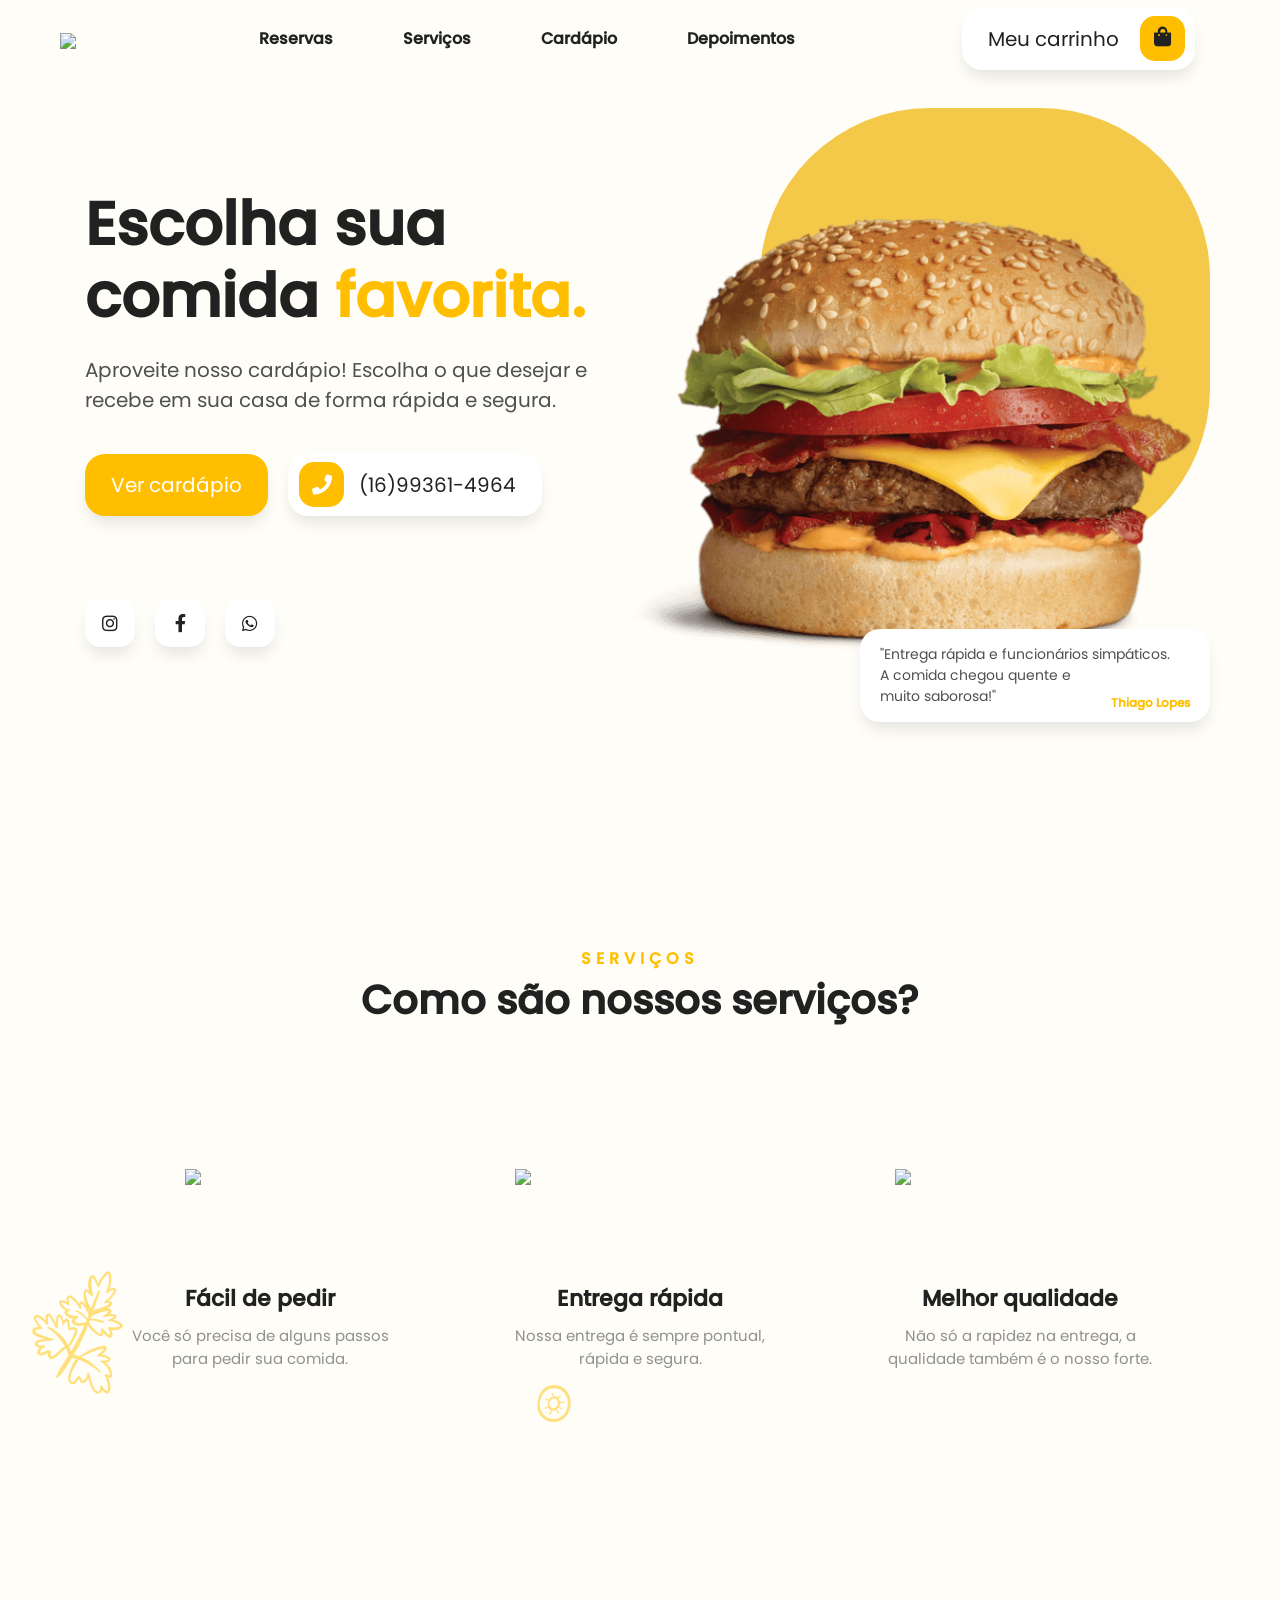
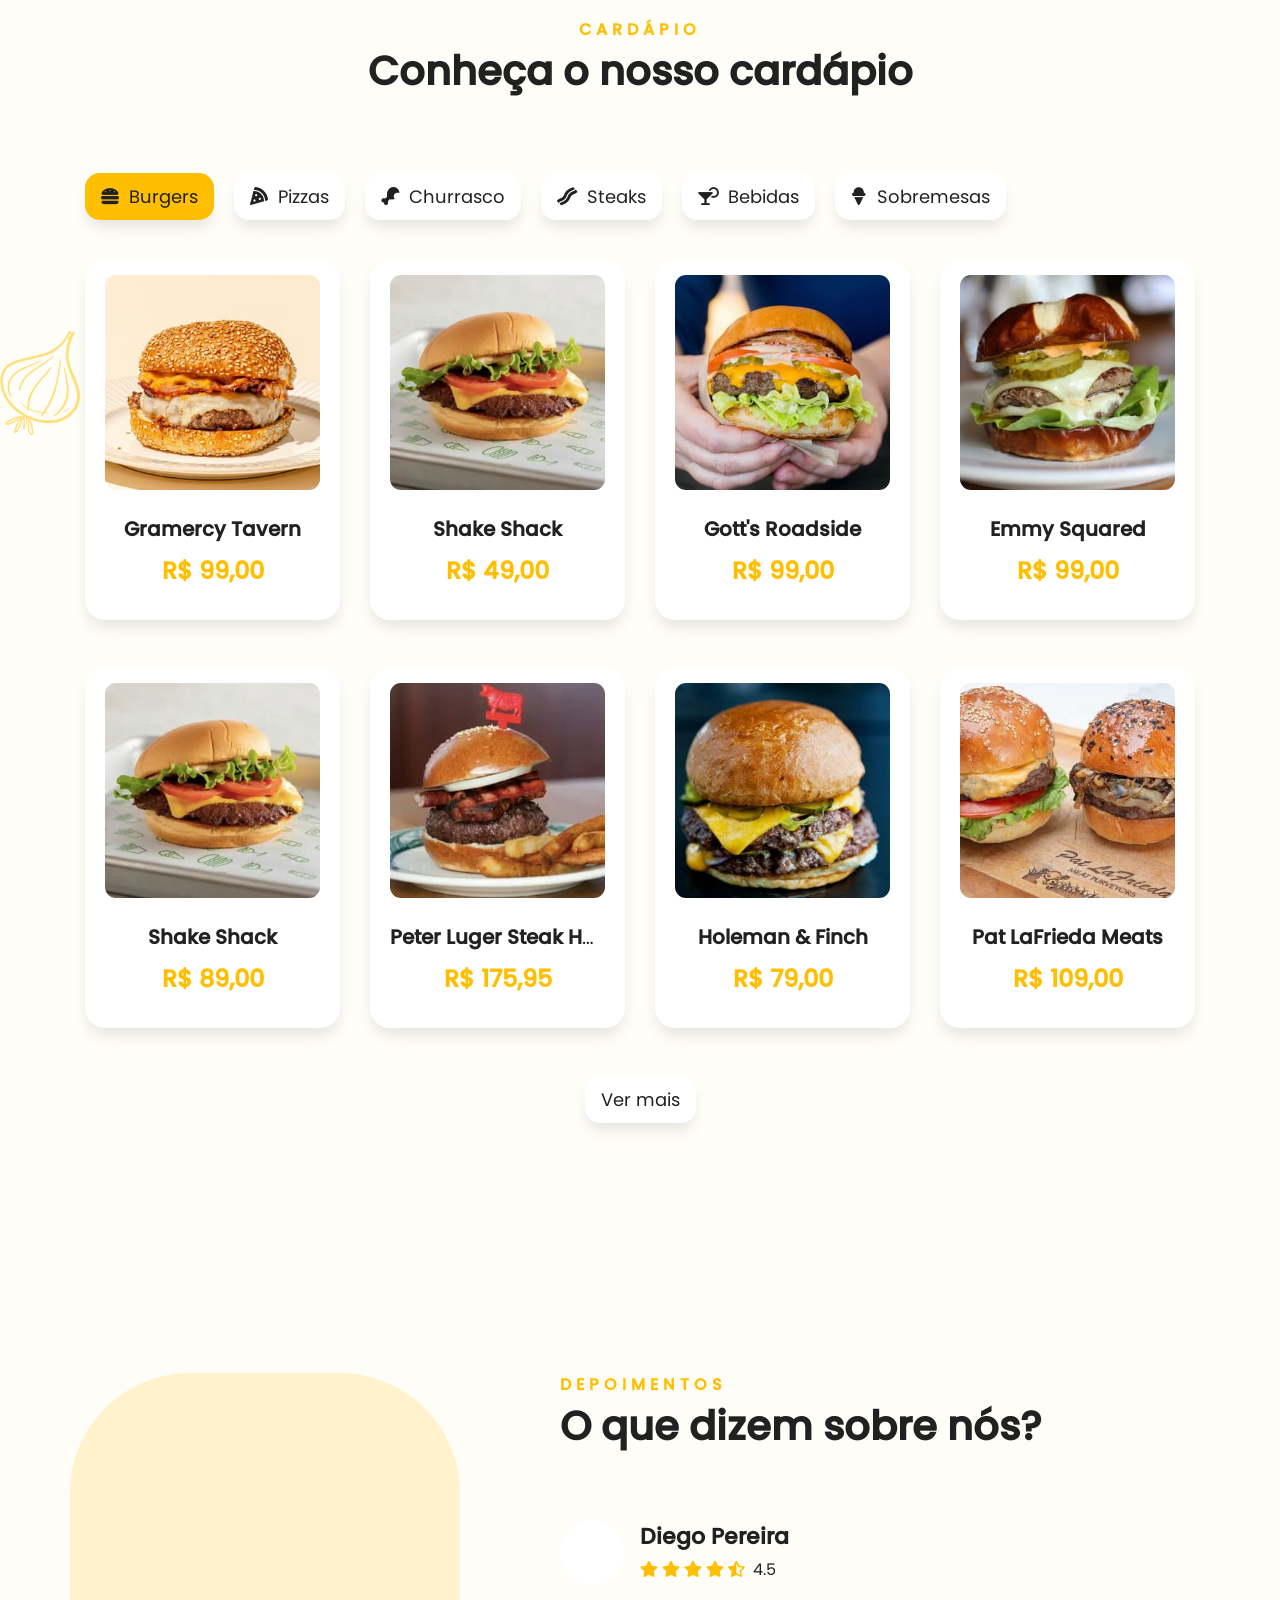
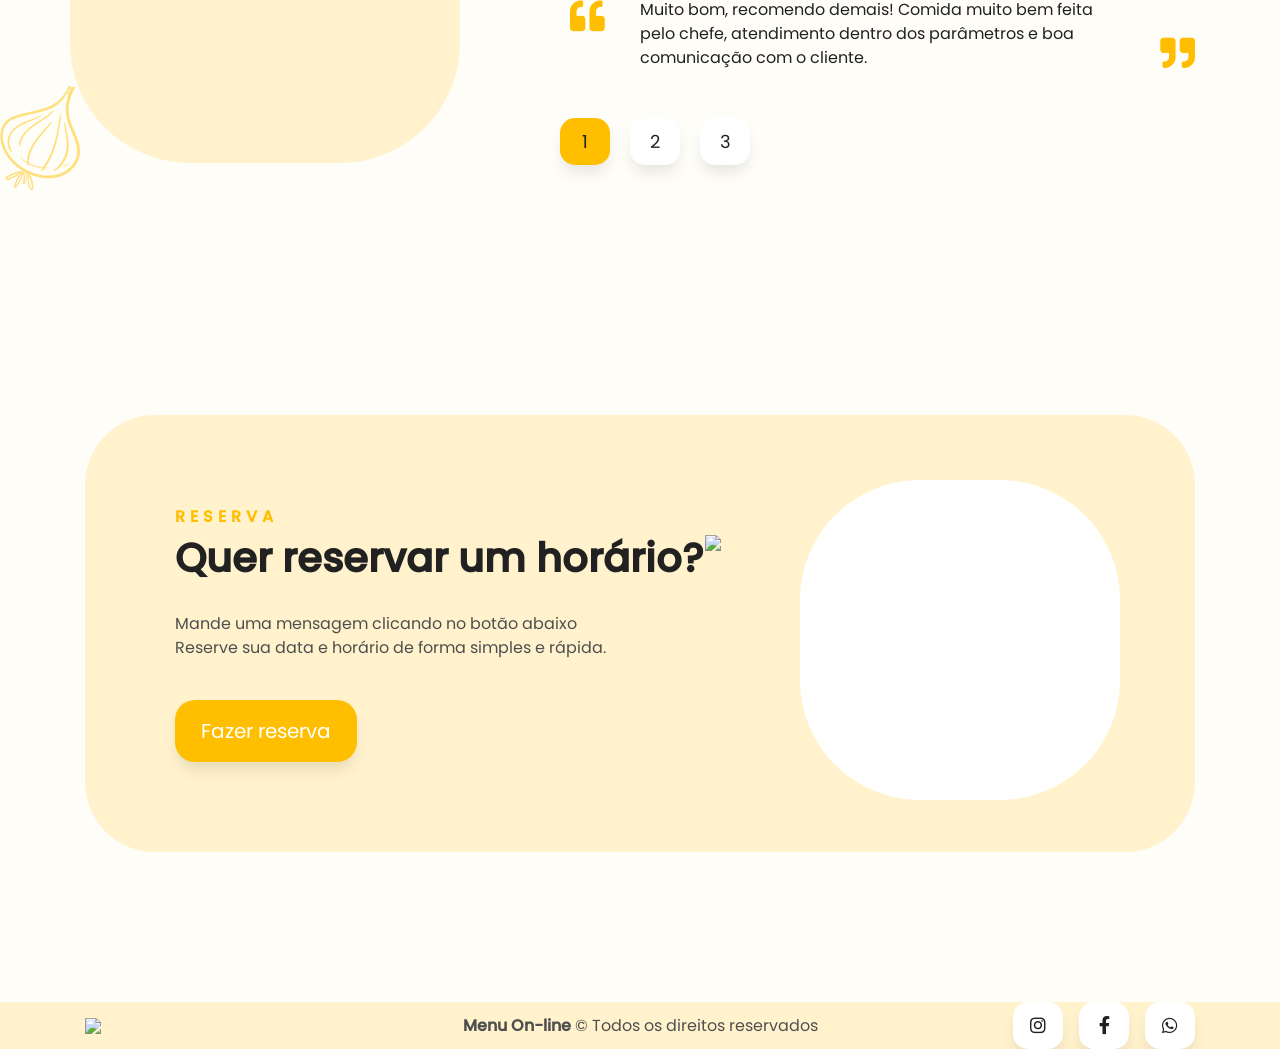
==== index.html @ dc44a5b5 "Add files via upload" ====
<!DOCTYPE html>
<html>

    <head>
        <meta charset="UTF-8" />
        <meta http-equiv="X-UA-Compatible" content="IE=edge" />
        <meta name="viewport" content="width=device-width, initial-scale=1.0" />
        <title>Restaurante - Seja bem-vindo!</title>

        <link rel="stylesheet" href="./css/bootstrap.min.css" />
        <link rel="stylesheet" href="./css/fontawesome.css" />
        <link rel="stylesheet" href="./css/animate.css" />
        <link rel="stylesheet" href="./css/main.css" />
        <link rel="stylesheet" href="./css/responsivo.css" />

    </head>

    <body>

        <div class="container-mensagens" id="container-mensagens">

        </div>

        <a class="botao-carrinho animated bounceIn hidden" onclick="cardapio.metodos.abrirCarrinho(true)">
            <div class="badge-total-carrinho">0</div>
            <i class="fa fa-shopping-bag"></i>
        </a>

        <section class="header">
            <div class="container">
                <nav class="navbar navbar-expand-lg pl-0 pr-0 col-one">
                    <a class="navbar-brand wow fadeIn" href="#">
                        <img src="./img/logo.png" width="160" class="img-logo" />
                    </a>
                    <button class="navbar-toggler" type="button" data-toggle="collapse" data-target="#navbarNavDropdown">
                        <span class="navbar-toggler-icon">
                            <i class="fas fa-bars"></i>
                        </span>
                    </button>
                    <div class="collapse navbar-collapse" id="navbarNavDropdown">
                        <ul class="navbar-nav ml-auto mr-auto wow fadeIn">
                            <li class="nav-item">
                                <a href="#reservas" class="nav-link"><b>Reservas</b></a>
                            </li>
                            <li class="nav-item">
                                <a href="#servicos" class="nav-link"><b>Serviços</b></a>
                            </li>
                            <li class="nav-item">
                                <a href="#cardapio" class="nav-link"><b>Cardápio</b></a>
                            </li>
                            <li class="nav-item">
                                <a href="#depoimentos" class="nav-link"><b>Depoimentos</b></a>
                            </li>
                        </ul>
                        <a class="btn btn-white btn-icon wow fadeIn" onclick="cardapio.metodos.abrirCarrinho(true)">
                            Meu carrinho <span class="icon">
                                <div class="container-total-carrinho badge-total-carrinho hidden">0</div>
                                <i class="fa fa-shopping-bag"></i>
                            </span>
                        </a>
                    </div>
                </nav>
            </div>
        </section>

        <section class="banner">
            <div class="container">
                <div class="row">
                    <div class="col-12 col-lg-6 col-md-6 col-sm-12 col-one">
                        <div class="d-flex text-banner">
                            <h1 class="wow fadeInLeft"><b>Escolha sua comida <b class="color-primary">favorita.</b></b></h1>
                            <p class="wow fadeInLeft delay-02s">
                                Aproveite nosso cardápio! Escolha o que desejar e recebe em sua casa de forma rápida e segura.
                            </p>
                            <div class="wow fadeIn delay-05s">
                                <a href="#cardapio" class="btn btn-yellow mt-4 mr-3">
                                    Ver cardápio
                                </a>
                                <a href="#" class="btn btn-white btn-icon-left mt-4" id="btnLigar">
                                    <span class="icon-left">
                                        <i class="fa fa-phone"></i>
                                    </span>
                                     (16)99361-4964
                                </a>
                            </div>
                        </div>
                        <a href="https://www.instagram.com/" target="_blank" class="btn btn-sm btn-white btn-social mt-4 mr-3 wow fadeIn delay-05s">
                            <i class="fab fa-instagram"></i>
                        </a>
                        <a href="https://www.facebook.com/" target="_blank" class="btn btn-sm btn-white btn-social mt-4 mr-3 wow fadeIn delay-05s">
                            <i class="fab fa-facebook-f"></i>
                        </a>
                        <a class="btn btn-sm btn-white btn-social mt-4 wow fadeIn delay-05s">
                            <i class="fab fa-whatsapp"></i>
                        </a>
                    </div>

                    <div class="col-6 no-mobile">
                        <div class="card-banner wow fadeIn delay-02s"></div>
                        <div class="d-flex img-banner wow fadeIn delay-05s">
                            <img src="./img/burguer.png" />
                        </div>
                        <div class="card card-case wow fadeInRight delay-07s">
                            "Entrega rápida e funcionários simpáticos.
                            <br>A comida chegou quente e <br>
                            muito saborosa!"
                            <span class="card-case-name">
                                <b>Thiago Lopes</b>
                            </span>
                        </div>
                    </div>
                </div>
            </div>
        </section>

        <section class="servicos" id="servicos">

            <div class="background-servicos"></div>

            <div class="container">
                <div class="row">

                    <div class="col-12 col-one text-center mb-5 wow fadeIn">
                        <span class="hint-title"><b>Serviços</b></span>
                        <h1 class="title">
                            <b>Como são nossos serviços?</b>
                        </h1>
                    </div>

                    <div class="col-12 col-lg-4 col-md-4 col-sm-12 col-one mb-5 wow fadeInUp">
                        <div class="card-icon text-center">
                            <img src="./img/icone-pedido.svg" width="150" />
                        </div>
                        <div class="card-text text-center mt-3">
                            <p><b>Fácil de pedir</b></p>
                            <span>
                                Você só precisa de alguns passos para pedir sua comida.
                            </span>
                        </div>
                    </div>

                    <div class="col-12 col-lg-4 col-md-4 col-sm-12 col-one mb-5 wow fadeInUp">
                        <div class="card-icon text-center">
                            <img src="./img/icone-delivery.svg" width="250" />
                        </div>
                        <div class="card-text text-center mt-3">
                            <p><b>Entrega rápida</b></p>
                            <span>
                                Nossa entrega é sempre pontual, rápida e segura.
                            </span>
                        </div>
                    </div>

                    <div class="col-12 col-lg-4 col-md-4 col-sm-12 col-one mb-5 wow fadeInUp">
                        <div class="card-icon text-center">
                            <img src="./img/icone-qualidade.svg" width="250" />
                        </div>
                        <div class="card-text text-center mt-3">
                            <p><b>Melhor qualidade</b></p>
                            <span>
                                Não só a rapidez na entrega, a qualidade também é o nosso forte.
                            </span>
                        </div>
                    </div>

                </div>
            </div>
        </section>

        <section class="cardapio" id="cardapio">

            <div class="background-cardapio"></div>

            <div class="container">
                <div class="row">

                    <div class="col-12 col-one text-center mb-5 wow fadeIn">
                        <span class="hint-title"><b>Cardápio</b></span>
                        <h1 class="title">
                            <b>Conheça o nosso cardápio</b>
                        </h1>
                    </div>

                    <div class="col-12 col-one container-menu wow fadeInUp">
                        <a id="menu-burgers" class="btn btn-white btn-sm mr-3 active" onclick="cardapio.metodos.obterItensCardapio('burgers')">
                            <i class="fas fa-hamburger"></i>&nbsp; Burgers
                        </a>
                        <a id="menu-pizzas" class="btn btn-white btn-sm mr-3" onclick="cardapio.metodos.obterItensCardapio('pizzas')">
                            <i class="fas fa-pizza-slice"></i>&nbsp; Pizzas
                        </a>
                        <a id="menu-churrasco" class="btn btn-white btn-sm mr-3" onclick="cardapio.metodos.obterItensCardapio('churrasco')">
                            <i class="fas fa-drumstick-bite"></i>&nbsp; Churrasco
                        </a>
                        <a id="menu-steaks" class="btn btn-white btn-sm mr-3" onclick="cardapio.metodos.obterItensCardapio('steaks')">
                            <i class="fas fa-bacon"></i>&nbsp; Steaks
                        </a>
                        <a id="menu-bebidas" class="btn btn-white btn-sm mr-3" onclick="cardapio.metodos.obterItensCardapio('bebidas')">
                            <i class="fas fa-cocktail"></i>&nbsp; Bebidas
                        </a>
                        <a id="menu-sobremesas" class="btn btn-white btn-sm mr-3" onclick="cardapio.metodos.obterItensCardapio('sobremesas')">
                            <i class="fas fa-ice-cream"></i>&nbsp; Sobremesas
                        </a>
                    </div>

                    <div class="col-12 col-one">
                        <div class="row" id="itensCardapio">

                            

                        </div>
                    </div>
                
                    <div class="col-12 col-one text-center wow fadeInUp">
                        <a id="btnVerMais" class="btn btn-white btn-sm" onclick="cardapio.metodos.verMais()">
                            Ver mais
                        </a>
                    </div>

                </div>
            </div>
        </section>

        <section class="depoimentos" id="depoimentos">

            <div class="background-depoimentos"></div>

            <div class="container">
                <div class="row">

                    <div class="col-5 no-mobile text-center">
                        <div class="card-depoimentos wow fadeIn"></div>
                        <div class="d-flex img-banner wow fadeInLeft delay-02s">
                            <img src="./img/pizzas.png" />
                        </div>
                    </div>

                    <div class="col-12 col-lg-7 col-md-7 col-sm-12 col-one">
                        <span class="hint-title wow fadeIn"><b>Depoimentos</b></span>
                        <h1 class="title wow fadeIn">
                            <b>O que dizem sobre nós?</b>
                        </h1>
                        <div class="mb-5">

                            <div class="depoimento animated fadeIn" id="depoimento-1">
                                <div class="container-dados-depoimento">
                                    <div class="imagem-depoimento"></div>
                                    <div>
                                        <p class="nome-depoimento"><b>Diego Pereira</b></p>
                                        <p class="nota-depoimento">
                                            <i class="fas fa-star"></i>
                                            <i class="fas fa-star"></i>
                                            <i class="fas fa-star"></i>
                                            <i class="fas fa-star"></i>
                                            <i class="fas fa-star-half-alt"></i>&nbsp; <span>4.5</span>
                                        </p>
                                    </div>
                                </div>
                                <p class="texto-depoimento">
                                    <i class="fas fa-quote-left"></i>
                                    <span>
                                        Muito bom, recomendo demais! Comida muito bem feita pelo chefe, 
                                        atendimento dentro dos parâmetros e boa comunicação com o cliente.
                                    </span>
                                    <i class="fas fa-quote-right"></i>
                                </p>
                            </div>

                            <div class="depoimento animated fadeIn hidden" id="depoimento-2">
                                <div class="container-dados-depoimento">
                                    <div class="imagem-depoimento"></div>
                                    <div>
                                        <p class="nome-depoimento"><b>Ana Beatriz</b></p>
                                        <p class="nota-depoimento">
                                            <i class="fas fa-star"></i>
                                            <i class="fas fa-star"></i>
                                            <i class="fas fa-star"></i>
                                            <i class="fas fa-star"></i>
                                            <i class="fas fa-star"></i>&nbsp; <span>5.0</span>
                                        </p>
                                    </div>
                                </div>
                                <p class="texto-depoimento">
                                    <i class="fas fa-quote-left"></i>
                                    <span>
                                        Um jantar perfeito do começo ao fim. Comida, experiência, serviço...
                                        foi tão maravilhoso que fomos dois dias seguidos - fato inédito para mim em uma viagem.
                                    </span>
                                    <i class="fas fa-quote-right"></i>
                                </p>
                            </div>

                            <div class="depoimento animated fadeIn hidden" id="depoimento-3">
                                <div class="container-dados-depoimento">
                                    <div class="imagem-depoimento"></div>
                                    <div>
                                        <p class="nome-depoimento"><b>João Guilherme</b></p>
                                        <p class="nota-depoimento">
                                            <i class="fas fa-star"></i>
                                            <i class="fas fa-star"></i>
                                            <i class="fas fa-star"></i>
                                            <i class="fas fa-star"></i>
                                            <i class="far fa-star"></i>&nbsp; <span>4.0</span>
                                        </p>
                                    </div>
                                </div>
                                <p class="texto-depoimento">
                                    <i class="fas fa-quote-left"></i>
                                    <span>
                                        A comida estava excelente e o serviço gentil nos surpreendeu!
                                        Dica: reserve umas 3 horas para ter uma experiência incrível.
                                    </span>
                                    <i class="fas fa-quote-right"></i>
                                </p>
                            </div>

                        </div>
                        
                        <a id="btnDepoimento-1" class="btn btn-sm btn-white btn-social wow fadeIn mr-3 active" onclick="cardapio.metodos.abrirDepoimento(1)">1</a>
                        <a id="btnDepoimento-2" class="btn btn-sm btn-white btn-social wow fadeIn mr-3" onclick="cardapio.metodos.abrirDepoimento(2)">2</a>
                        <a id="btnDepoimento-3" class="btn btn-sm btn-white btn-social wow fadeIn" onclick="cardapio.metodos.abrirDepoimento(3)">3</a>

                    </div>

                </div>
            </div>
        </section>

        <section class="reserva" id="reservas">
            <div class="container">
                <div class="row">
                    <div class="col-12 col-one">

                        <div class="card-secondary wow fadeInUp">

                            <div class="row">

                                <div class="col-12 col-lg-7 col-md-7 col-sm-12">
                                    <span class="hint-title"><b>Reserva</b></span>
                                    <h1 class="title">
                                        <b>Quer reservar um horário?</b>
                                    </h1>
                                    <p class="pr-5">
                                        Mande uma mensagem clicando no botão abaixo
                                        <br>
                                        Reserve sua data e horário de forma simples e rápida.
                                    </p>
                                    <a class="btn btn-yellow mt-4 wow fadeIn delay-05s" href="#" id="btnReserva" target="_blank">
                                        Fazer reserva
                                    </a>
                                </div>

                                <div class="col-5 no-mobile">
                                    <div class="card-reserva"></div>
                                    <div class="d-flex img-banner">
                                        <img src="./img/icone-reserva.svg" />
                                    </div>
                                </div>

                            </div>

                        </div>

                    </div>
                </div>
            </div>
        </section>

        <footer>
            <div class="container">
                <div class="row">

                    <div class="col-12 col-lg-3 col-md-3 col-sm-12 col-one container-logo-footer wow fadeIn">
                        <img class="logo-footer" src="./img/logo.png" />
                    </div>

                    <div class="col-12 col-lg-6 col-md-6 col-sm-12 col-one container-texto-footer wow fadeIn">
                        <p class="mb-0">
                            <b>Menu On-line</b> &copy; Todos os direitos reservados
                        </p>
                    </div>

                    <div class="col-12 col-lg-3 col-md-3 col-sm-12 col-one container-redes-footer wow fadeIn">
                        <a href="https://www.instagram.com/" class="btn btn-sm btn-white btn-social mr-3">
                            <i class="fab fa-instagram"></i>
                        </a>
                        <a href="https://www.facebook.com/" target="_blank" class="btn btn-sm btn-white btn-social mr-3">
                            <i class="fab fa-facebook-f"></i>
                        </a>
                        <a class="btn btn-sm btn-white btn-social">
                            <i class="fab fa-whatsapp"></i>
                        </a>
                    </div>

                </div>
            </div>
        </footer>


        <div class="modal-full animated fadeIn hidden" id="modalCarrinho">

            <div class="m-header">
                <div class="container">
                    <a class="btn btn-white btn-sm float-right" onclick="cardapio.metodos.abrirCarrinho(false)">
                        Fechar
                    </a>
                    <div class="etapas">
                        <div class="etapa etapa1 active">1</div>
                        <div class="etapa etapa2">2</div>
                        <div class="etapa etapa3">3</div>
                    </div>
                    <p class="title-carrinho mt-4">
                        <b id="lblTituloEtapa">Seu carrinho:</b>
                    </p>
                </div>
            </div>

            <div class="m-body">
                <div class="container">

                    <div id="itensCarrinho" class="row mr-0 ml-0 animated fadeIn hidden">

                    </div>

                    <div id="localEntrega" class="row mr-0 ml-0 animated fadeIn hidden">

                        <div class="col-12 col-lg-4 col-md-4 col-sm-12">
                            <div class="form-group container-cep">
                                <label>CEP:</label>
                                <input id="txtCEP" type="text" class="form-control" />
                                <a class="btn btn-yellow btn-sm" onclick="cardapio.metodos.buscarCep()">
                                    <i class="fa fa-search"></i>
                                </a>
                            </div>
                        </div>

                        <div class="col-8 no-mobile"></div>

                        <div class="col-12 col-lg-6 col-md-6 col-sm-12">
                            <div class="form-group">
                                <label>Endereço:</label>
                                <input id="txtEndereco" type="text" class="form-control" />
                            </div>
                        </div>

                        <div class="col-12 col-lg-4 col-md-4 col-sm-12">
                            <div class="form-group">
                                <label>Bairro:</label>
                                <input id="txtBairro" type="text" class="form-control" />
                            </div>
                        </div>

                        <div class="col-12 col-lg-2 col-md-2 col-sm-12">
                            <div class="form-group">
                                <label>Número:</label>
                                <input id="txtNumero" type="text" class="form-control" />
                            </div>
                        </div>

                        <div class="col-12 col-lg-6 col-md-6 col-sm-12">
                            <div class="form-group">
                                <label>Cidade:</label>
                                <input id="txtCidade" type="text" class="form-control" />
                            </div>
                        </div>

                        <div class="col-12 col-lg-4 col-md-4 col-sm-12">
                            <div class="form-group">
                                <label>Complemento:</label>
                                <input id="txtComplemento" type="text" class="form-control" />
                            </div>
                        </div>

                        <div class="col-12 col-lg-2 col-md-2 col-sm-12">
                            <div class="form-group">
                                <label>UF:</label>
                                <select id="ddlUf" class="form-control">
                                    <option value="-1">...</option>
                                    <option value="AC">AC</option>
                                    <option value="AL">AL</option>
                                    <option value="AP">AP</option>
                                    <option value="AM">AM</option>
                                    <option value="BA">BA</option>
                                    <option value="CE">CE</option>
                                    <option value="DF">DF</option>
                                    <option value="ES">ES</option>
                                    <option value="GO">GO</option>
                                    <option value="MA">MA</option>
                                    <option value="MT">MT</option>
                                    <option value="MS">MS</option>
                                    <option value="MG">MG</option>
                                    <option value="PA">PA</option>
                                    <option value="PB">PB</option>
                                    <option value="PR">PR</option>
                                    <option value="PE">PE</option>
                                    <option value="PI">PI</option>
                                    <option value="RJ">RJ</option>
                                    <option value="RN">RN</option>
                                    <option value="RS">RS</option>
                                    <option value="RO">RO</option>
                                    <option value="RR">RR</option>
                                    <option value="SC">SC</option>
                                    <option value="SP">SP</option>
                                    <option value="SE">SE</option>
                                    <option value="TO">TO</option>
                                </select>
                            </div>
                        </div>

                    </div>

                    <div id="resumoCarrinho" class="row mr-0 ml-0 animated fadeIn hidden">
                        <div class="col-12">
                            <p class="title-carrinho mt-4">
                                <b>Itens do pedido:</b>
                            </p>
                        </div>

                        <div class="col-12">
                            <div class="row" id="listaItensResumo">

                            </div>
                        </div>

                        <div class="col-12">
                            <p class="title-carrinho mt-4">
                                <b>Local da entrega:</b>
                            </p>
                        </div>

                        <div class="col-12 item-carrinho resumo">
                            <div class="img-map">
                                <i class="fas fa-map-marked-alt"></i>
                            </div>
                            <div class="dados-produto">
                                <p class="texto-endereco">
                                    <b id="resumoEndereco"></b>
                                </p>
                                <p class="cidade-endereco" id="cidadeEndereco"></p>
                            </div>
                        </div>

                    </div>

                </div>
            </div>

            <div class="m-footer">
                <div class="container">
                    <div class="container-total text-right mb-4">
                        <p class="mb-0">
                            <span>Subtotal:</span>
                            <span id="lblSubTotal">R$ 0,00</span>
                        </p>
                        <p class="mb-0 texto-entrega">
                            <span><i class="fas fa-motorcycle"></i> Entrega:</span>
                            <span id="lblValorEntrega">+ R$ 0,00</span>
                        </p>
                        <p class="mb-0 texto-total">
                            <span><b>Total:</b></span>
                            <span class="valor-total"><b id="lblValorTotal">R$ 0,00</b></span>
                        </p>
                    </div>

                    <a onclick="cardapio.metodos.carregarEndereco()" class="btn btn-yellow float-right" id="btnEtapaPedido">
                        Continuar
                    </a>
                    <a onclick="cardapio.metodos.resumoPedido()" class="btn btn-yellow float-right hidden" id="btnEtapaEndereco">
                        Revisar pedido
                    </a>
                    <a href="#" class="btn btn-yellow float-right hidden" id="btnEtapaResumo" target="_blank">
                        Enviar pedido
                    </a>

                    <a onclick="cardapio.metodos.voltarEtapa()" class="btn btn-white float-right mr-3 hidden" id="btnVoltar">
                        Voltar
                    </a>

                </div>
            </div>


        </div>


        <script type="text/javascript" src="./js/jquery-1.12.4.min.js"></script>
        <script type="text/javascript" src="./js/modernizr-3.5.0.min.js"></script>
        <script type="text/javascript" src="./js/bootstrap.min.js"></script>
        <script type="text/javascript" src="./js/popper.min.js"></script>
        <script type="text/javascript" src="./js/wow.min.js"></script>
        <script type="text/javascript" src="./js/dados.js"></script>
        <script type="text/javascript" src="./js/app.js"></script>

        <script>new WOW().init();</script>

    </body>

</html>
---- css/main.css ----
@font-face {
    font-family: 'PoppinsMedium';
    src: url('../fonts/Poppins-Medium.otf');
}

@font-face {
    font-family: 'PoppinsRegular';
    src: url('../fonts/Poppins-Regular.otf');
}

:root {
    --color-background: #fffdf7;
    --color-black: #212121;
    --color-black-heavy: #000000;
    --color-text: #4f4f4f;
    --color-text-out: #90908e;
    --color-primary: #ffbf00;
    --color-secondary: #fff2cc;
    --color-white: #ffffff;
    --color-red: #e74c3c;
    --color-green: #2ecc71;
    --color-separate: #cccccc;
}


html, body {
    font-family: 'PoppinsRegular', 'Rubik', sans-serif;
    background-color: var(--color-background);
    color: var(--color-text);
}

b {
    font-family: 'PoppinsMedium', 'Rubik', sans-serif;
}

.hidden {
    display: none!important;
}

.color-primary {
    color: var(--color-primary);
}

a.navbar-brand {
    margin-left: -25px;
}

.nav-link {
    color: var(--color-black)!important;
    padding-left: 35px!important;
    padding-right: 35px!important;
}

.btn-white {
    background-color: var(--color-white);
    color: var(--color-black)!important;
    border-radius: 20px;
    padding: 15px 25px;
    font-size: 20px;
    box-shadow: 0px 10px 15px -3px rgba(0,0,0,0.1);
}

.btn-white.active, .btn-white:hover {
    background-color: var(--color-primary);
}

.btn-icon {
    padding-right: 75px;
}

.btn-icon .icon {
    display: inline-block;
    color: var(--color-black);
    background-color: var(--color-primary);
    width: 45px;
    height: 45px;
    position: absolute;
    right: 10px;
    margin-top: -8px;
    border-radius: 15px;
    text-align: center;
    padding-top: 6px;
}

.banner {
    padding-top: 110px;
    padding-bottom: 200px;
}

.text-banner {
    flex-direction: column;
    justify-content: center;
    margin-bottom: 60px;
}

.text-banner h1 {
    color: var(--color-black);
    font-size: 60px;
}

.text-banner p {
    margin-top: 15px;
    margin-bottom: 15px;
    font-size: 20px;
}

.btn-yellow {
    background-color: var(--color-primary);
    color: var(--color-white)!important;
    border-radius: 20px;
    padding: 15px 25px;
    font-size: 20px;
    box-shadow: 0px 10px 15px -3px rgba(0,0,0,0.1);
}

.btn-icon-left {
    padding-left: 70px;
}

.btn-icon-left span.icon-left {
    display: inline-block;
    color: var(--color-white);
    background-color: var(--color-primary);
    width: 45px;
    height: 45px;
    position: absolute;
    margin-left: -60px;
    margin-top: -8px;
    border-radius: 15px;
    text-align: center;
    padding-top: 8px;
}

.btn-sm {
    padding: 9px 15px!important;
    border-radius: 15px!important;
    font-size: 18px!important;
}

.btn-social {
    width: 50px;
}

.card-banner {
    height: 450px;
    width: 450px;
    border-radius: 170px;
    background-color: #f4c949;
    position: absolute;
    right: 0;
    top: -80px;
}

.img-banner img {
    position: absolute;
    width: 570px;
    top: 30px;
    right: 15px;
}

.card {
    border-radius: 20px;
    padding: 15px 20px;
    font-size: 20px;
    box-shadow: 0px 10px 15px -3px rgba(0,0,0,0.1)!important;
    border: none!important;
}

.card-case {
    width: 350px;
    font-size: 14px;
    position: absolute;
    right: 0;
    bottom: -75px;
}

.card-case-name {
    position: absolute;
    font-size: 12px;
    color: var(--color-primary);
    right: 20px;
    bottom: 10px;
}

.servicos {
    padding-top: 100px;
    padding-bottom: 150px;
}

.hint-title {
    color: var(--color-primary);
    font-size: 16px;
    text-transform: uppercase;
    letter-spacing: 5px;
}

.title {
    color: var(--color-black);
    font-size: 40px;
    margin-top: 5px;
    margin-bottom: 30px;
}

.card-icon {   
    height: 150px;
    margin: 0 auto;
    margin-bottom: 30px;
    display: flex;
    justify-content: center;
    align-items: center;
}

.card-text {
    color: var(--color-text-out);
    font-size: 15px;
    padding: 0px 30px;
}

.card-text p {
    font-size: 22px;
    color: var(--color-black);
    margin-bottom: 10px;
}

.background-servicos {
    position: absolute;
    left: 0;
    right: 0;
    height: 500px;
    background-image: url(../img/bg-icons-2.png);
}

.cardapio {
    padding-top: 50px;
    padding-bottom: 150px;
}

.cardapio .background-cardapio {
    position: absolute;
    left: 0;
    right: 0;
    height: 500px;
    background-image: url(../img/bg-icons-1.png);
}

.container-menu {
    margin-bottom: 40px;
}

.card-item {
    height: 360px;
}

.card-item .img-produto img {
    width: 100%;
    border-radius: 11px;
}

.card-item .title-produto {
    color: var(--color-black);
    text-overflow: ellipsis;
    white-space: nowrap;
    overflow: hidden;
    height: 40px;
    margin-bottom: 0px;
}

.card-item .price-produto {
    color: var(--color-primary);
    font-size: 24px;
}

.card-item .add-carrinho {
    display: none;
    text-align: center;
    height: 30px;
    justify-content: center;
    align-items: center;
}

.btn-menos {
    color: var(--color-black-heavy);
    padding: 5px 7px;
    border: 2px solid var(--color-black-heavy);
    border-top-left-radius: 10px;
    border-bottom-left-radius: 10px;
    font-size: 14px;
    cursor: pointer;
}

.btn-mais {
    color: var(--color-black-heavy);
    padding: 5px 7px;
    border: 2px solid var(--color-black-heavy);
    border-top-right-radius: 10px;
    border-bottom-right-radius: 10px;
    font-size: 14px;
    cursor: pointer;
}

.add-numero-itens {
    color: var(--color-black-heavy);
    padding: 2px 15px;
    border-top: 2px solid var(--color-black-heavy);
    border-bottom: 2px solid var(--color-black-heavy);
    font-size: 18px;
}

.btn-add {
    border: 2px solid var(--color-black-heavy);
    font-size: 16px;
    padding: 4px 10px;
    border-radius: 10px;
    color: var(--color-white);
    background-color: var(--color-black-heavy);
    margin-left: 15px;
}

.card-item:hover {
    background-color: var(--color-primary);
}

.card-item:hover .title-produto {
    display: none;
}

.card-item:hover .add-carrinho {
    display: flex;
}

.card-item:hover .price-produto {
    color: var(--color-black-heavy)!important;
    margin-top: 20px;
}


.depoimentos {
    padding-top: 100px;
    padding-bottom: 150px;
}

.background-depoimentos {
    position: absolute;
    left: 0;
    right: 0;
    height: 500px;
    background-image: url(../img/bg-icons-1.png);
}

.card-depoimentos {
    height: 390px;
    width: 390px;
    border-radius: 120px;
    background-color: var(--color-secondary);
    position: absolute;
    left: 0;
}

.container-dados-depoimento {
    display: flex;
}

.depoimento {
    margin-top: 70px;
}

.imagem-depoimento {
    width: 65px;
    height: 65px;
    background-color: var(--color-white);
    border-radius: 50px;
    background-repeat: no-repeat;
    background-position: center;
    margin-right: 15px;
}

#depoimento-1 .imagem-depoimento {
    background-image: url(../img/diego.jpg);
    background-size: cover;
}

#depoimento-2 .imagem-depoimento {
    background-image: url(../img/ana.jpg);
    background-size: cover;
}

#depoimento-3 .imagem-depoimento {
    background-image: url(../img/joao.jpg);
    background-size: cover;
}

.nome-depoimento {
    color: var(--color-black);
    font-size: 22px;
    margin-bottom: 5px;
}

.nota-depoimento {
    color: var(--color-primary);
}

.nota-depoimento span {
    color: var(--color-black);
}

.texto-depoimento {
    display: flex;
    font-size: 16px;
    color: var(--color-black);
}

.texto-depoimento i {
    font-size: 35px;
    color: var(--color-primary);
}

.texto-depoimento i:first-child {
    padding-left: 10px;
    padding-right: 35px;
}

.texto-depoimento i:last-child {
    padding-left: 45px;
    display: flex;
    justify-content: center;
    align-items: end;
}

.reserva {
    padding-top: 100px;
    padding-bottom: 150px;
}

.card-secondary {
    background-color: var(--color-secondary);
    border-radius: 70px;
    padding: 90px;
}

.card-reserva {
    height: 320px;
    width: 320px;
    border-radius: 120px;
    background-color: var(--color-white);
    position: absolute;
    right: 0;
    top: -25px;
}

.reserva .img-banner img {
    width: 100%;
}

footer {
    background-color: var(--color-secondary);
}

.logo-footer {
    width: 150px;
}

.container-logo-footer, .container-texto-footer, .container-redes-footer {
    display: flex;
    align-items: center;
}

.container-logo-footer {
    justify-content: start;
}

.container-texto-footer {
    justify-content: center;
}

.container-redes-footer {
    justify-content: end;
}

.modal-full {
    position: fixed;
    top: 0;
    bottom: 0;
    left: 0;
    right: 0;
    padding: 50px;
    background: var(--color-white);
    z-index: 9990;
    overflow-x: hidden;
    overflow-y: auto;
    display: flex;
    flex-direction: column;
}

.m-header {
    padding-bottom: 20px;
}

.m-body {
    flex: 1;
    overflow: auto;
    overflow-x: hidden;
}

.m-body::-webkit-scrollbar {
    width: 6px;
    background: transparent;
}

.m-body::-webkit-scrollbar-thumb {
    background: var(--color-white);
}

.m-body::-webkit-scrollbar-track {
    background: transparent;
}

.etapas {
    display: flex;
}

.etapa {
    width: 35px;
    height: 35px;
    background-color: var(--color-white);
    border-radius: 50px;
    box-shadow: 0px 10px 15px -3px rgba(0,0,0,0.1);
    color: var(--color-black);
    display: flex;
    justify-content: center;
    align-items: center;
    margin-right: 20px;
}

.etapa::before {
    content: '';
    width: 20px;
    background-color: var(--color-separate);
    position: absolute;
    height: 2px;
    margin-left: 55px;
}

.etapa:last-child::before {
    content: none;
}

.etapa.active, .etapa.active::before  {
    background-color: var(--color-primary);
}

.title-carrinho {
    font-size: 20px;
    color: var(--color-black);
}

.modal-full .item-carrinho {
    display: flex;
    justify-content: center;
    align-items: center;
    padding-top: 20px;
    padding-bottom: 20px;
    border-bottom: 1px solid var(--color-separate);
}

.modal-full .item-carrinho:last-child {
    border-bottom: none;
}

.modal-full .img-produto img {
    width: 100px;
    border-radius: 11px;
}

.modal-full .title-produto {
    color: var(--color-black);
    font-size: 20px;
    text-overflow: ellipsis;
    white-space: nowrap;
    overflow: hidden;
    margin-bottom: 0;
}

.modal-full .price-produto {
    color: var(--color-primary);
    font-size: 24px;
    margin-bottom: 0;
}

.modal-full .dados-produto {
    flex: 1;
    padding-left: 25px;
    padding-right: 25px;
}

.modal-full .add-carrinho {
    display: flex;
    text-align: center;
    height: 30px;
    justify-content: center;
    align-items: center;
}

.btn-remove {
    border: 2px solid var(--color-red);
    font-size: 16px;
    padding: 4px 10px;
    border-radius: 10px;
    color: var(--color-white);
    background-color: var(--color-red);
    margin-left: 15px;
}

.container-total {
    padding-top: 20px;
    border-top: 1px solid var(--color-separate);
}

.container-total .texto-entrega {
    color: var(--color-separate);
}

.container-total .texto-total {
    color: var(--color-black);
    font-size: 20px;
    margin-top: 10px;
}

.container-total .valor-total {
    color: var(--color-primary);
    font-size: 24px;
}

.form-control {
    background-color: var(--color-white);
    color: var(--color-black)!important;
    border-radius: 20px;
    padding: 15px 25px;
    font-size: 20px;
    box-shadow: 0px 10px 15px -3px rgba(0,0,0,0.1)!important;
    border: none!important;
}

select.form-control {
    height: 60px!important;
}

.container-cep .form-control {
    padding-right: 75px;
}

.container-cep .btn {
    position: absolute;
    right: 25px;
    top: 38px;
}

.img-produto-resumo img {
    width: 50px;
    border-radius: 11px;
}

.item-carrinho.resumo {
    padding-top: 10px;
    padding-bottom: 10px;
}

.title-produto-resumo {
    color: var(--color-black);
    font-size: 18px;
    text-overflow: ellipsis;
    white-space: nowrap;
    overflow: hidden;
    margin-bottom: 0;
}

.price-produto-resumo {
    color: var(--color-primary);
    font-size: 16px;
    margin-bottom: 0;
}

.quantidade-produto-resumo {
    color: var(--color-black);
    font-size: 20px;
    margin-bottom: 0;
}

.img-map {
    width: 50px;
    height: 50px;
    background-color: var(--color-secondary);
    color: var(--color-black);
    font-size: 22px;
    display: flex;
    justify-content: center;
    align-items: center;
    border-radius: 11px;
}

.texto-endereco {
    margin-bottom: 0;
    color: var(--color-black);
}

.cidade-endereco {
    margin-bottom: 0;
}

.badge-total-carrinho {
    width: 25px;
    height: 25px;
    position: absolute;
    background-color: var(--color-secondary);
    border-radius: 50px;
    right: -5px;
    top: -5px;
    font-size: 14px;
    font-weight: bold;
    display: flex;
    justify-content: center;
    align-items: center;
}

.botao-carrinho {
    position: fixed;
    right: 30px;
    bottom: 50px;
    height: 50px;
    width: 50px;
    background-color: var(--color-primary);
    display: flex;
    justify-content: center;
    align-items: center;
    font-size: 20px;
    box-shadow: 0px 10px 15px -3px rgba(0,0,0,0.1);
    color: var(--color-black-heavy)!important;
    border-radius: 50px;
    cursor: pointer;
    z-index: 1;
}

.container-mensagens {
    position: fixed;
    right: 20px;
    top: 20px;
    z-index: 9999;
}

.toast {
    color: var(--color-white);
    padding: 10px 25px;
    font-size: 18px;
    border-radius: 15px;
    margin-bottom: 10px;
}

.toast.red {
    background-color: var(--color-red);
}

.toast.green {
    background-color: var(--color-green);
}

.carrinho-vazio {
    margin: 0 auto;
    text-align: center;
    margin-top: 50px;
}

.carrinho-vazio i {
    width: 50px;
    height: 50px;
    background-color: var(--color-secondary);
    color: var(--color-primary);
    display: flex;
    justify-content: center;
    align-items: center;
    margin: 0 auto;
    border-radius: 50px;
    margin-bottom: 10px;
}
---- css/responsivo.css ----
/* Desktop (col-lg) 992px+ */
@media (min-width: 992px) {

}

/* Desktop e Tablets (col-md) 768px a 991px */
@media (min-width: 768px) and (max-width: 991px) {

}

/* Tablets (col-sm) 576px a 767px */
@media (min-width: 576px) and (max-width: 767px) {

}

/* Tablets e Celulares (col) 0px a 767px */
@media (max-width: 767px) {

    .no-mobile {
        display: none!important;
    }

    .col-one {
        padding-left: 35px!important;
        padding-right: 35px!important;
    }

    .navbar-toggler-icon {
        padding-top: 5px;
    }

    .navbar-collapse {
        background-color: var(--color-secondary);
        padding: 20px;
        text-align: center;
        border-radius: 40px;
    }

    .navbar-collapse .btn-white {
        margin-top: 20px;
    }

    .navbar-collapse .btn-icon {
        padding-right: 20px;
    }

    .navbar-collapse .btn-icon span.icon {
        display: none;
    }

    .banner {
        padding-top: 50px;
        padding-bottom: 50px;
    }

    .text-banner h1 {
        font-size: 36px;
    }

    .text-banner p {
        font-size: 18px;
    }

    .btn-yellow, .btn-white {
        padding: 13px 23px;
        font-size: 18px;
    }

    .btn-icon-left span.icon-left {
        width: 43px;
        height: 43px;
        margin-left: -56px;
    }

    .btn-icon-left {
        padding-left: 63px!important;
    }

    .title {
        font-size: 30px;
    }

    .servicos {
        padding-bottom: 50px;
    }

    .cardapio {
        padding-bottom: 50px;
    }

    .container-menu {
        overflow-x: auto;
        overflow-y: hidden;
        display: flex;
        padding-bottom: 15px;
    }

    .img-produto {
        position: absolute;
        left: 15px
    }

    .card-item {
        height: 110px;
        padding-left: 110px;
        justify-content: center;
        align-items: start;
    }

    .card-item .img-produto img {
        width: 80px;
    }

    .title-produto {
        margin-top: 0px!important;
        height: 30px!important;
        width: 100%;
        text-align: left!important;
    }

    .price-produto {
        margin-bottom: 0px!important;
        margin-top: 0px!important;
        font-size: 22px!important;
    }

    .card-item .add-carrinho {
        margin-top: 5px;
    }

    #itensCardapio .mb-5 {
        margin-bottom: 15px!important;
    }

    .depoimentos {
        padding-bottom: 50px;
    }

    .reserva {
        padding-bottom: 50px;
    }

    .card-secondary {
        padding: 45px;
        border-radius: 50px;
    }

    .container-logo-footer {
        justify-content: center;
    }

    .container-texto-footer p {
        text-align: center;
    }

    .container-redes-footer {
        margin-top: 40px;
        margin-bottom: 50px;
        justify-content: center;
    }

    .modal-full {
        padding: 40px;
    }

    .modal-full .item-carrinho {
        padding-left: 0;
        padding-right: 0;
    }

    .modal-full .img-produto {
        position: relative;
        left: 0;
    }

    .modal-full .img-produto img {
        width: 50px;
    }

    .modal-full .dados-produto {
        padding-left: 15px;
        padding-right: 15px;
        display: grid;
    }

    .modal-full .title-produto, .modal-full .price-produto {
        font-size: 16px!important;
    }

    .modal-full .add-numero-itens {
        padding: 2px 10px;
    }

    .modal-full .form-control {
        font-size: 16px;
    }

}
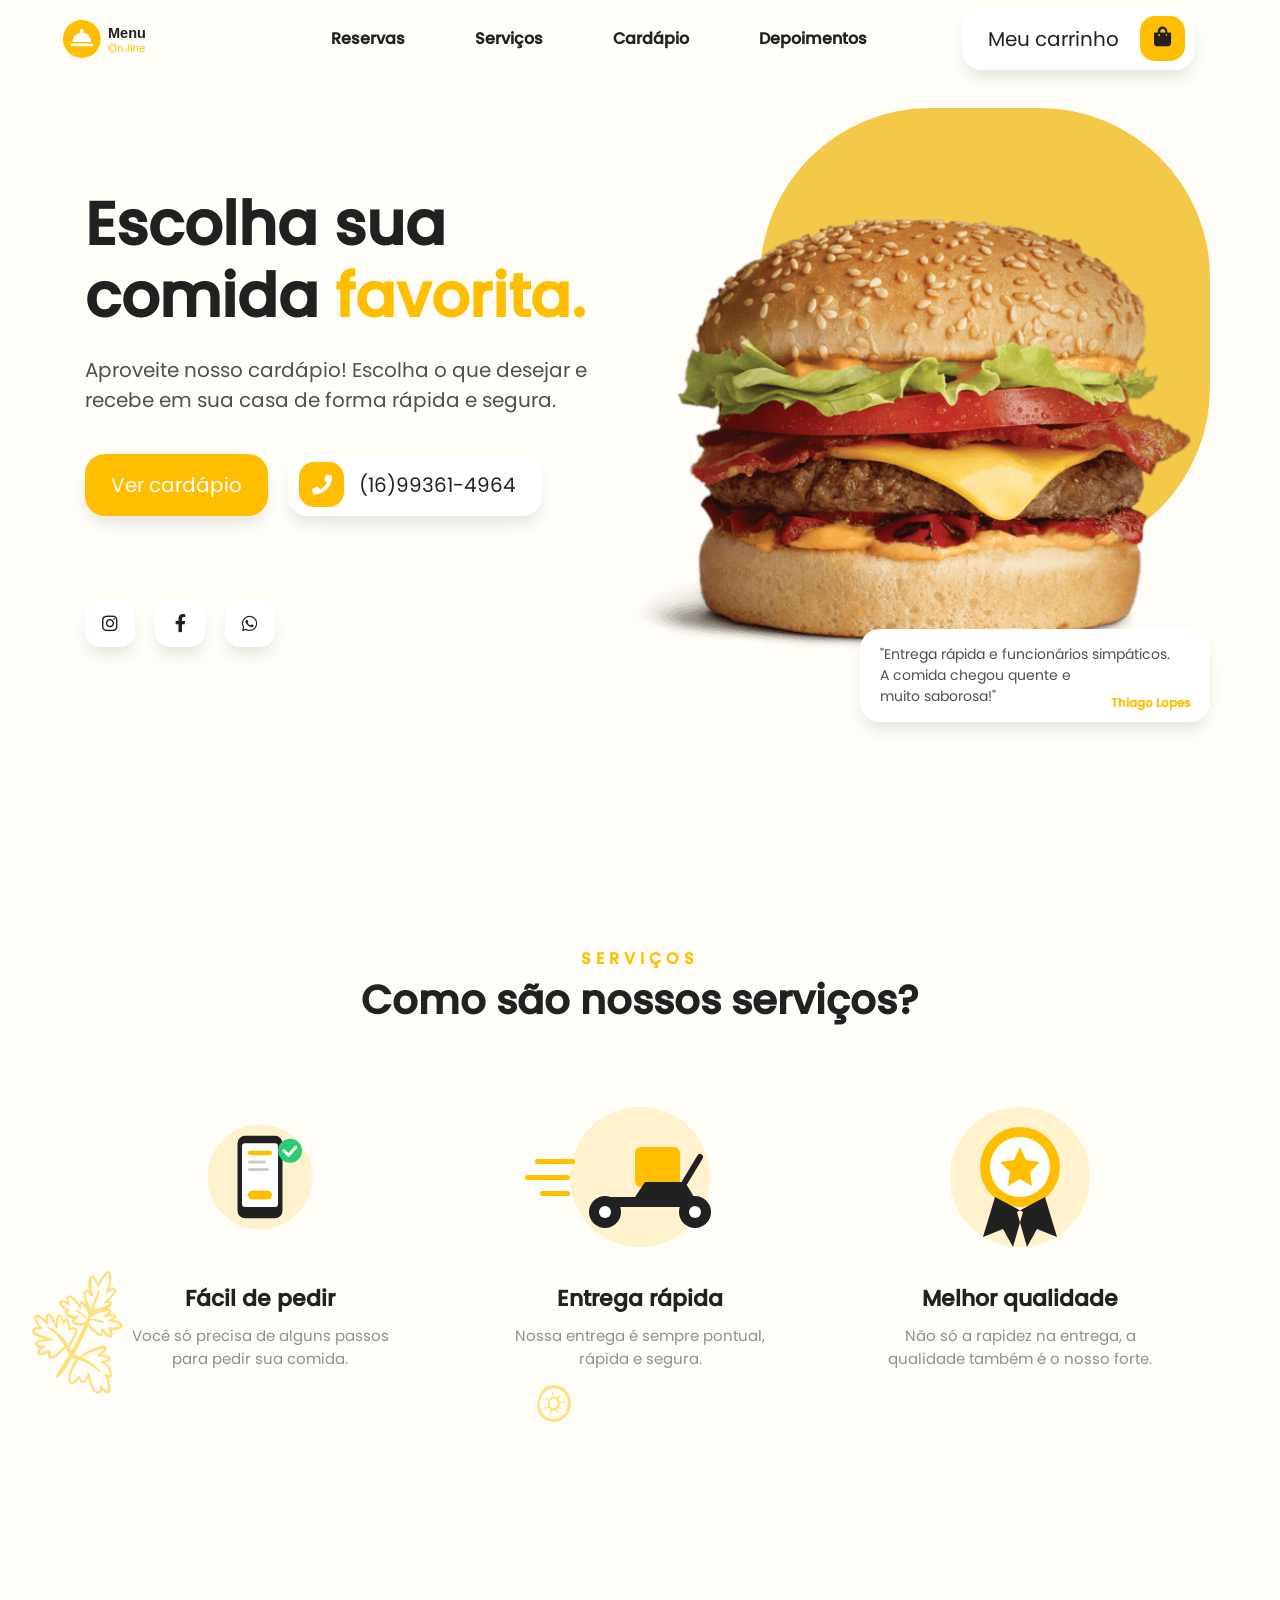
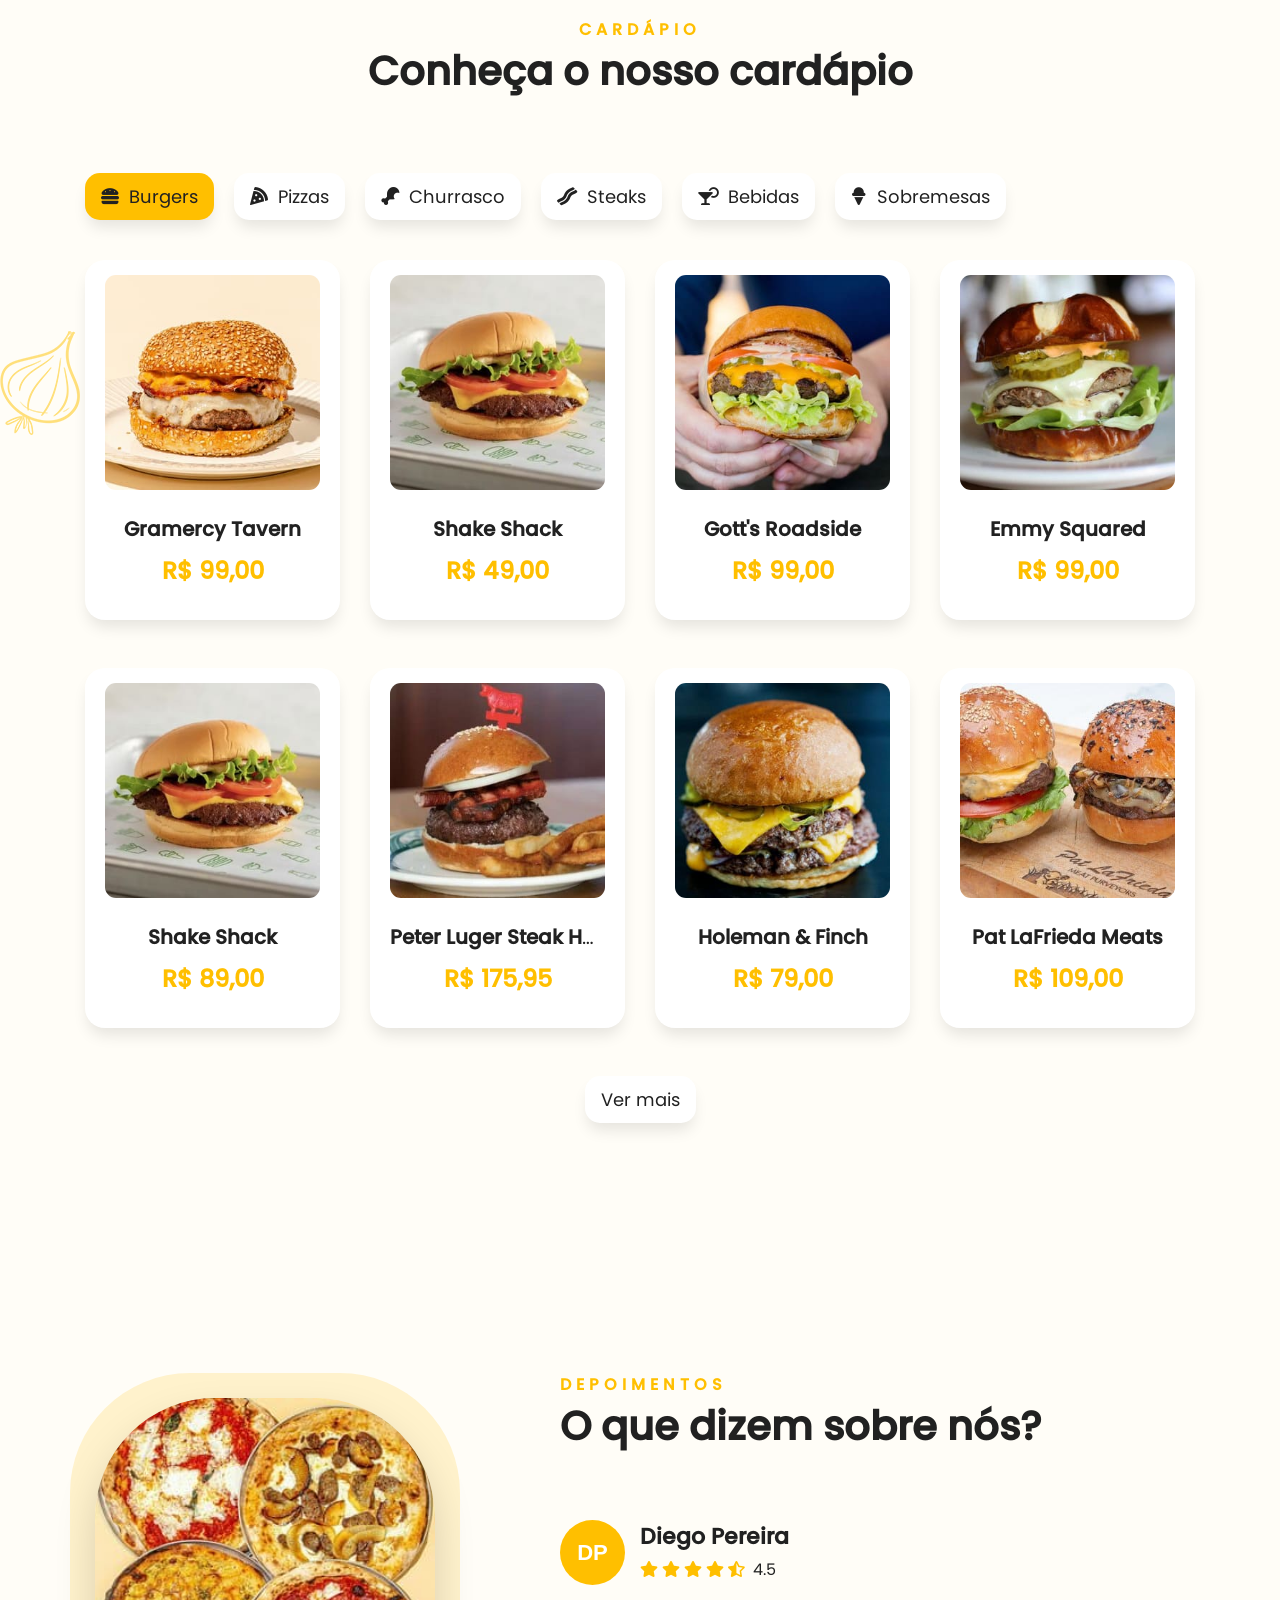
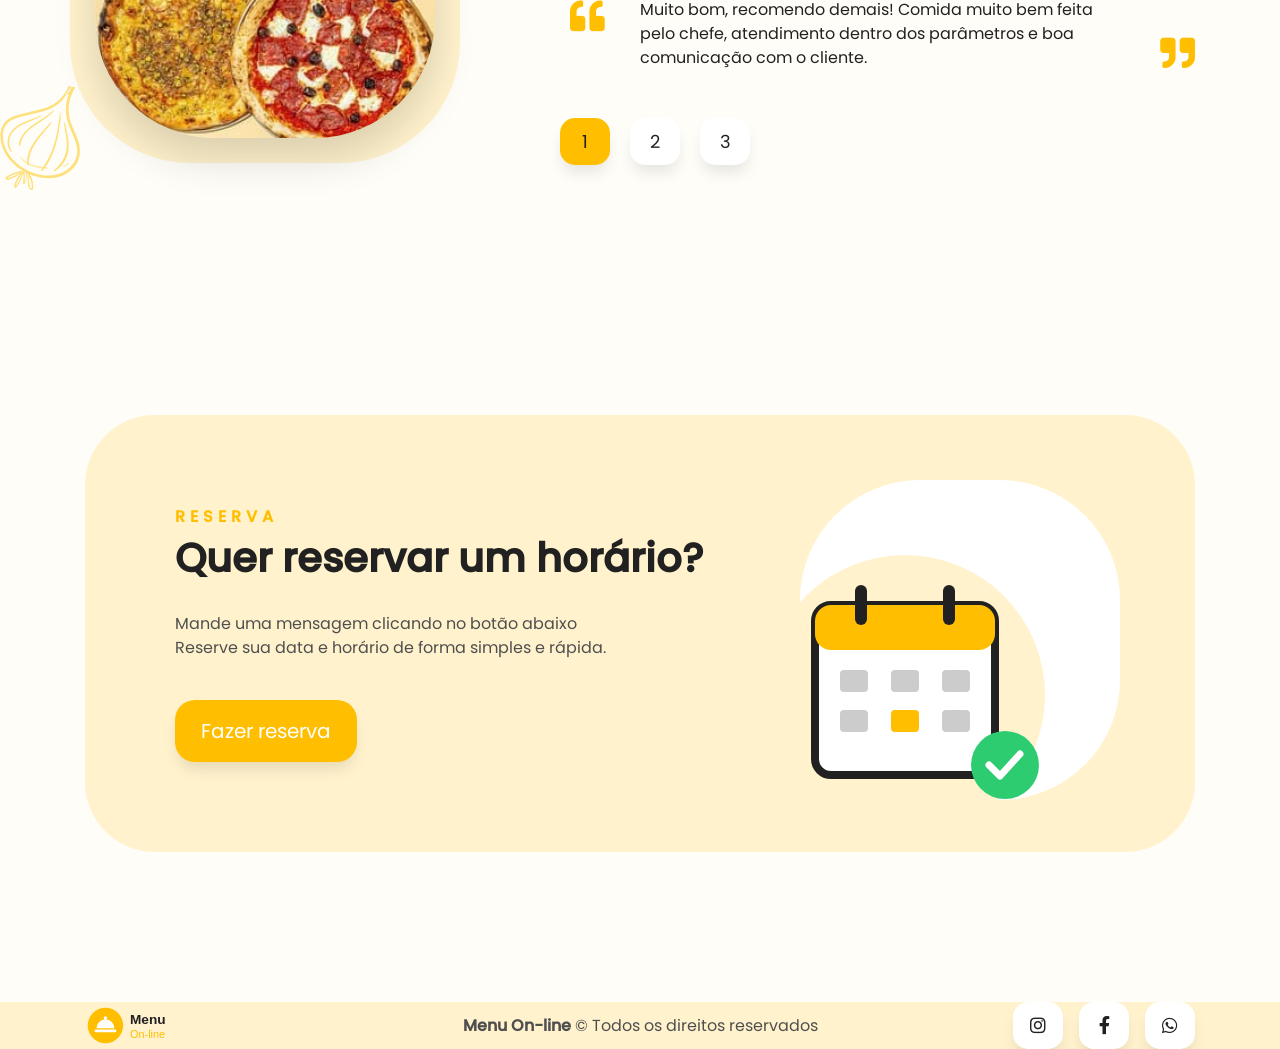
==== commit 68612062: "Corrige bugs do cardápio e melhora usabilidade - Unifica o número do WhatsApp/telefone (pedido e lig" ====
--- a/index.html
+++ b/index.html
@@ -1,10 +1,13 @@
 <!DOCTYPE html>
-<html>
+<html lang="pt-BR">
 
     <head>
         <meta charset="UTF-8" />
         <meta http-equiv="X-UA-Compatible" content="IE=edge" />
         <meta name="viewport" content="width=device-width, initial-scale=1.0" />
+        <meta name="description" content="Cardápio on-line: escolha seus pratos, monte o carrinho e envie o pedido direto pelo WhatsApp." />
+        <meta name="theme-color" content="#ffbf00" />
+        <link rel="icon" href="./img/logo.svg" type="image/svg+xml" />
         <title>Restaurante - Seja bem-vindo!</title>
 
         <link rel="stylesheet" href="./css/bootstrap.min.css" />
@@ -30,7 +33,7 @@
             <div class="container">
                 <nav class="navbar navbar-expand-lg pl-0 pr-0 col-one">
                     <a class="navbar-brand wow fadeIn" href="#">
-                        <img src="./img/logo.png" width="160" class="img-logo" />
+                        <img src="./img/logo.svg" width="160" class="img-logo" alt="Menu On-line" />
                     </a>
                     <button class="navbar-toggler" type="button" data-toggle="collapse" data-target="#navbarNavDropdown">
                         <span class="navbar-toggler-icon">
@@ -98,7 +101,7 @@
                     <div class="col-6 no-mobile">
                         <div class="card-banner wow fadeIn delay-02s"></div>
                         <div class="d-flex img-banner wow fadeIn delay-05s">
-                            <img src="./img/burguer.png" />
+                            <img src="./img/burguer.png" alt="Hambúrguer artesanal" />
                         </div>
                         <div class="card card-case wow fadeInRight delay-07s">
                             "Entrega rápida e funcionários simpáticos.
@@ -129,7 +132,7 @@
 
                     <div class="col-12 col-lg-4 col-md-4 col-sm-12 col-one mb-5 wow fadeInUp">
                         <div class="card-icon text-center">
-                            <img src="./img/icone-pedido.svg" width="150" />
+                            <img src="./img/icone-pedido.svg" width="150" alt="" />
                         </div>
                         <div class="card-text text-center mt-3">
                             <p><b>Fácil de pedir</b></p>
@@ -141,7 +144,7 @@
 
                     <div class="col-12 col-lg-4 col-md-4 col-sm-12 col-one mb-5 wow fadeInUp">
                         <div class="card-icon text-center">
-                            <img src="./img/icone-delivery.svg" width="250" />
+                            <img src="./img/icone-delivery.svg" width="250" alt="" />
                         </div>
                         <div class="card-text text-center mt-3">
                             <p><b>Entrega rápida</b></p>
@@ -153,7 +156,7 @@
 
                     <div class="col-12 col-lg-4 col-md-4 col-sm-12 col-one mb-5 wow fadeInUp">
                         <div class="card-icon text-center">
-                            <img src="./img/icone-qualidade.svg" width="250" />
+                            <img src="./img/icone-qualidade.svg" width="250" alt="" />
                         </div>
                         <div class="card-text text-center mt-3">
                             <p><b>Melhor qualidade</b></p>
@@ -230,7 +233,7 @@
                     <div class="col-5 no-mobile text-center">
                         <div class="card-depoimentos wow fadeIn"></div>
                         <div class="d-flex img-banner wow fadeInLeft delay-02s">
-                            <img src="./img/pizzas.png" />
+                            <img src="./img/cardapio/pizzas/wood-fired-pizzas-best-seller-4-pack.1653bb05922ba153ac178f8365d27f6d.jpg" class="img-pizzas" alt="Pizzas assadas no forno a lenha" />
                         </div>
                     </div>
 
@@ -352,7 +355,7 @@
                                 <div class="col-5 no-mobile">
                                     <div class="card-reserva"></div>
                                     <div class="d-flex img-banner">
-                                        <img src="./img/icone-reserva.svg" />
+                                        <img src="./img/icone-reserva.svg" alt="" />
                                     </div>
                                 </div>
 
@@ -370,7 +373,7 @@
                 <div class="row">
 
                     <div class="col-12 col-lg-3 col-md-3 col-sm-12 col-one container-logo-footer wow fadeIn">
-                        <img class="logo-footer" src="./img/logo.png" />
+                        <img class="logo-footer" src="./img/logo.svg" alt="Menu On-line" />
                     </div>
 
                     <div class="col-12 col-lg-6 col-md-6 col-sm-12 col-one container-texto-footer wow fadeIn">
@@ -426,8 +429,8 @@
                         <div class="col-12 col-lg-4 col-md-4 col-sm-12">
                             <div class="form-group container-cep">
                                 <label>CEP:</label>
-                                <input id="txtCEP" type="text" class="form-control" />
-                                <a class="btn btn-yellow btn-sm" onclick="cardapio.metodos.buscarCep()">
+                                <input id="txtCEP" type="text" class="form-control" inputmode="numeric" maxlength="9" placeholder="00000-000" autocomplete="postal-code" />
+                                <a class="btn btn-yellow btn-sm" onclick="cardapio.metodos.buscarCep()" title="Buscar CEP">
                                     <i class="fa fa-search"></i>
                                 </a>
                             </div>
@@ -452,7 +455,7 @@
                         <div class="col-12 col-lg-2 col-md-2 col-sm-12">
                             <div class="form-group">
                                 <label>Número:</label>
-                                <input id="txtNumero" type="text" class="form-control" />
+                                <input id="txtNumero" type="text" class="form-control" inputmode="numeric" />
                             </div>
                         </div>
 
--- a/css/main.css
+++ b/css/main.css
@@ -375,7 +375,7 @@
 }
 
 #depoimento-1 .imagem-depoimento {
-    background-image: url(../img/diego.jpg);
+    background-image: url(../img/diego.svg);
     background-size: cover;
 }
 
@@ -385,7 +385,7 @@
 }
 
 #depoimento-3 .imagem-depoimento {
-    background-image: url(../img/joao.jpg);
+    background-image: url(../img/joao.svg);
     background-size: cover;
 }
 
@@ -779,4 +779,24 @@
     margin: 0 auto;
     border-radius: 50px;
     margin-bottom: 10px;
-}+}
+.img-banner img.img-pizzas {
+    width: 340px;
+    height: 340px;
+    object-fit: cover;
+    border-radius: 120px;
+    top: 25px;
+    left: 25px;
+    right: auto;
+    box-shadow: 0 20px 40px rgba(0, 0, 0, 0.15);
+}
+
+/* avisos ficam abaixo do cabeçalho do carrinho, sem cobrir o botão "Fechar" */
+.container-mensagens {
+    top: 80px;
+    pointer-events: none;
+}
+
+.container-mensagens .toast {
+    pointer-events: auto;
+}
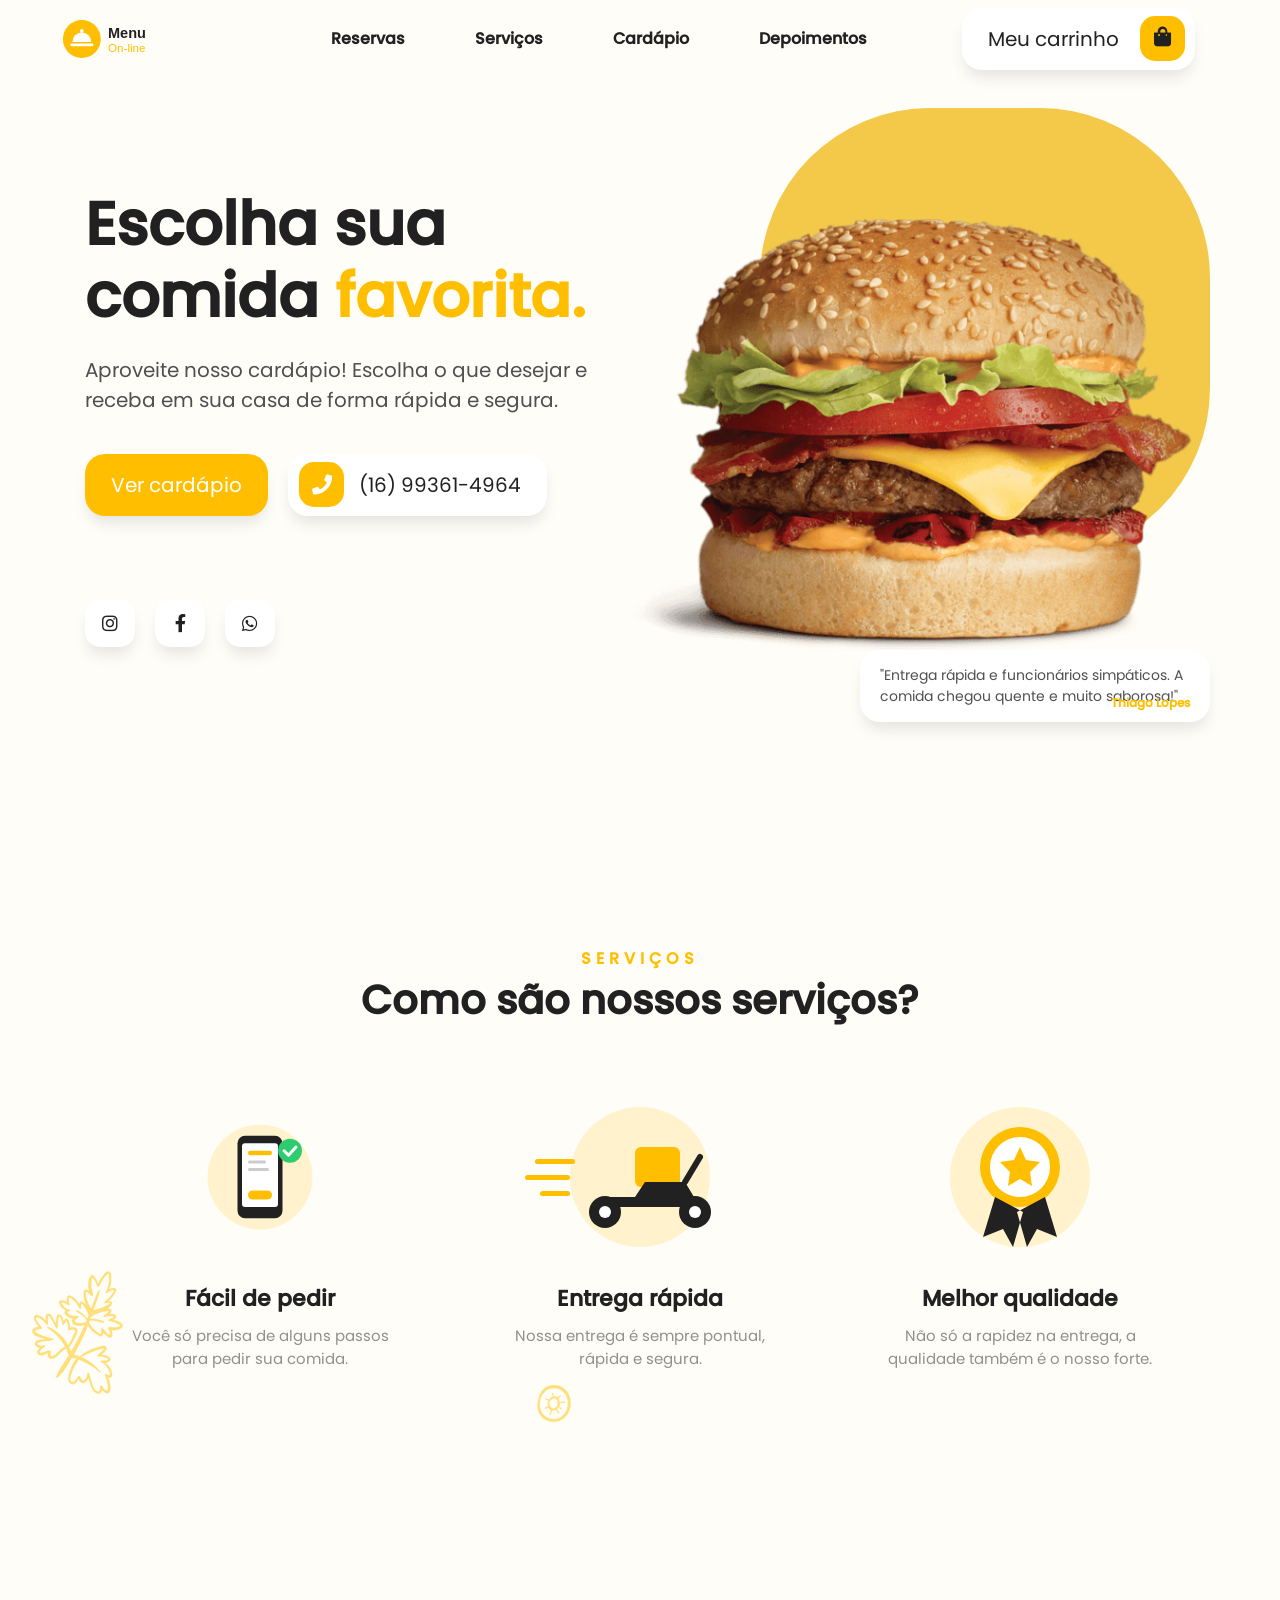
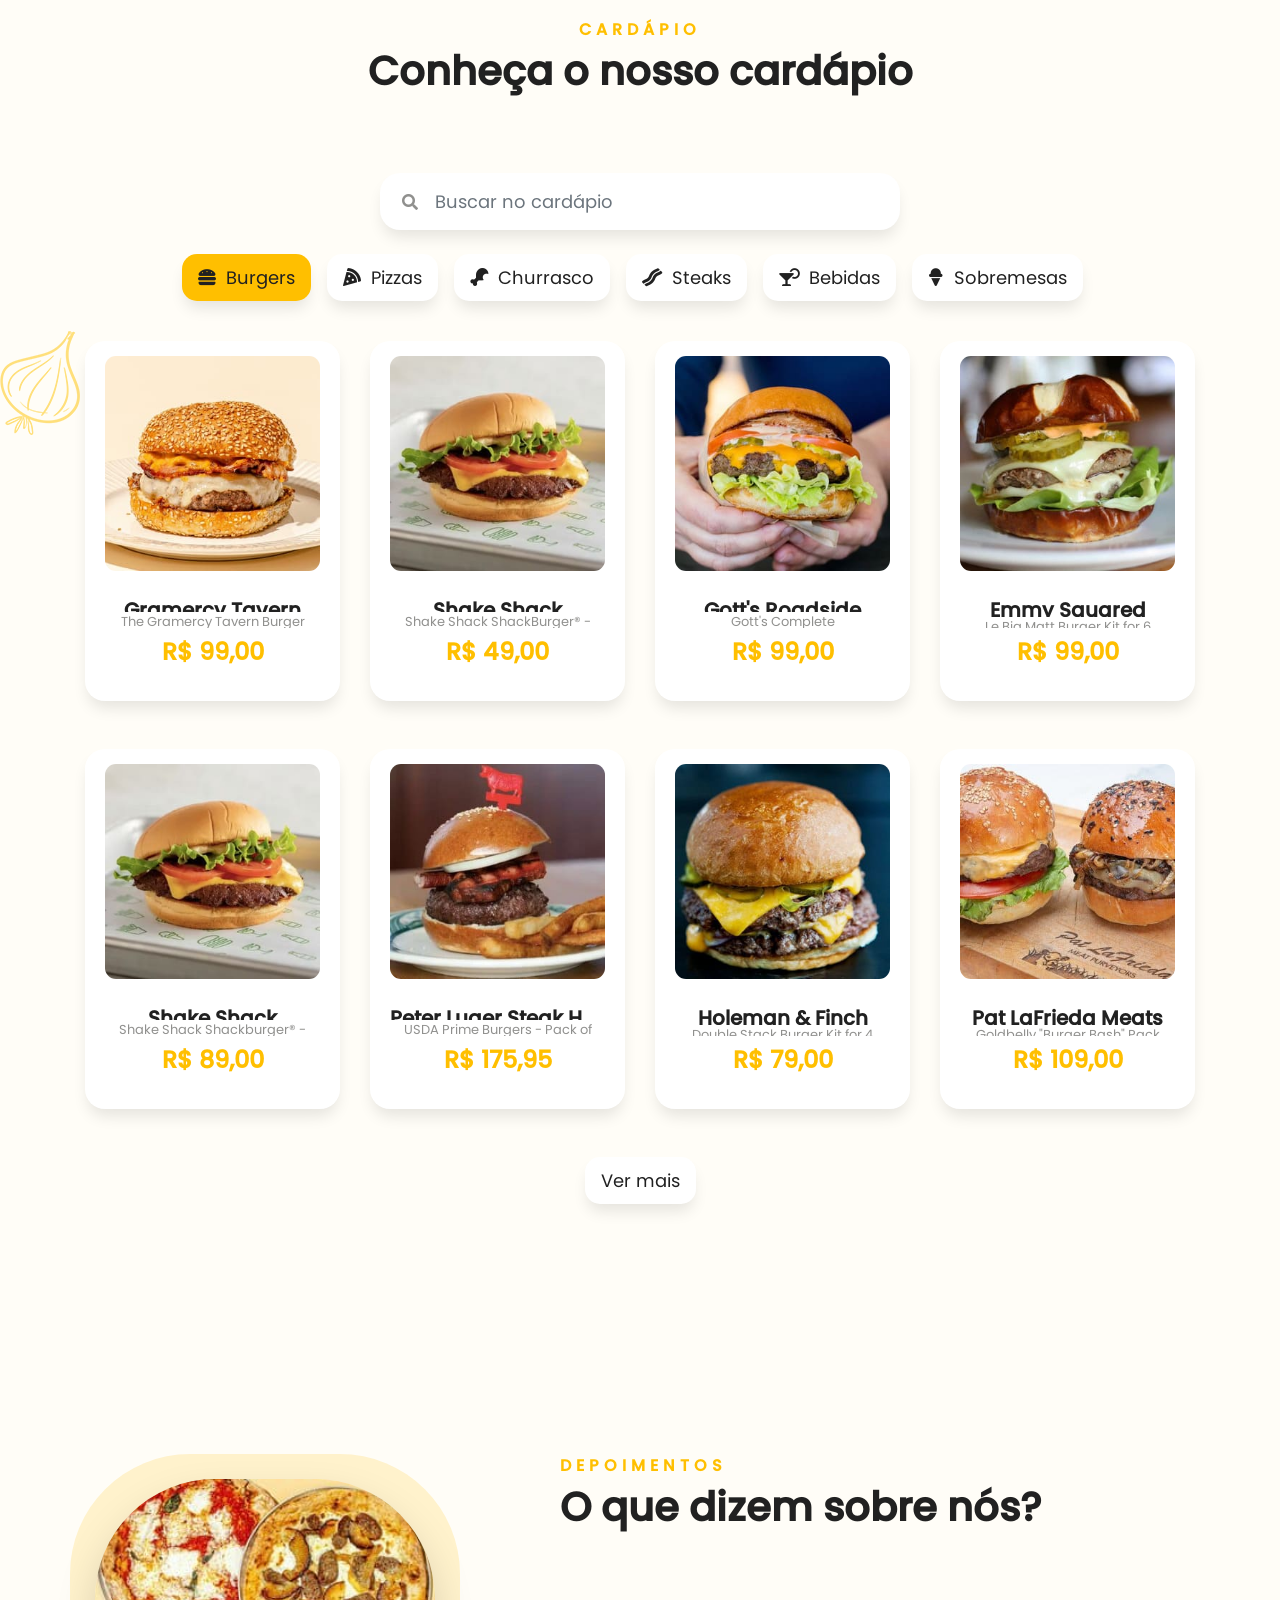
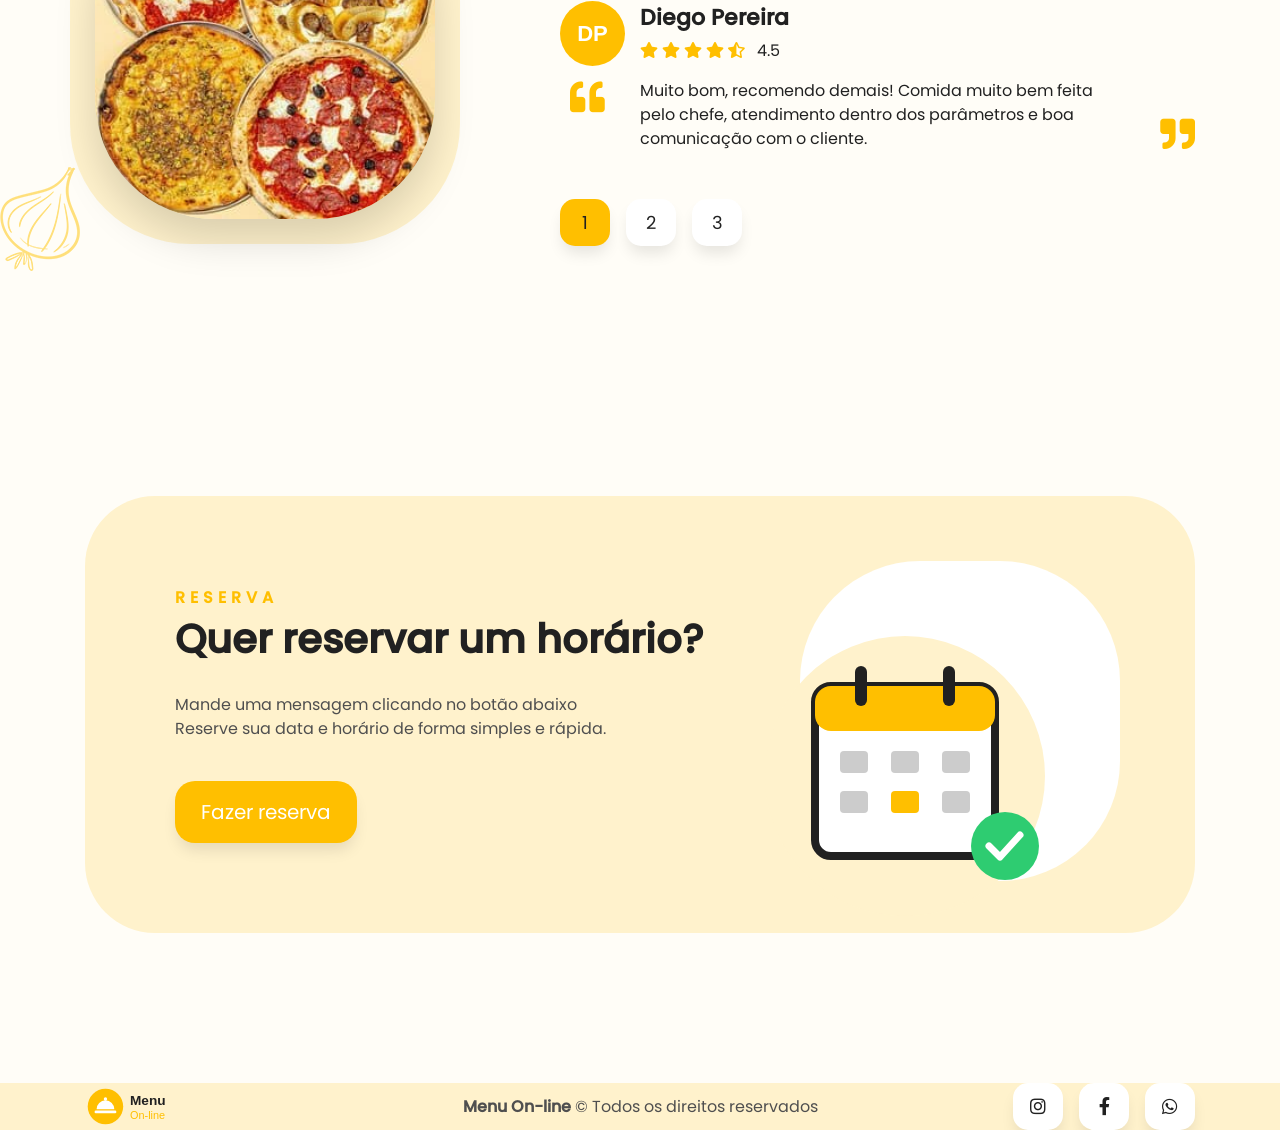
==== commit 565348ef: "Adiciona link da bio, QR codes das mesas, Pix e configuração por empresa - js/empresa.js: arquivo ún" ====
--- a/index.html
+++ b/index.html
@@ -1,600 +1,630 @@
-<!DOCTYPE html>
-<html lang="pt-BR">
-
-    <head>
-        <meta charset="UTF-8" />
-        <meta http-equiv="X-UA-Compatible" content="IE=edge" />
-        <meta name="viewport" content="width=device-width, initial-scale=1.0" />
+<!DOCTYPE html>
+<html lang="pt-BR">
+
+    <head>
+        <meta charset="UTF-8" />
+        <meta http-equiv="X-UA-Compatible" content="IE=edge" />
+        <meta name="viewport" content="width=device-width, initial-scale=1.0" />
         <meta name="description" content="Cardápio on-line: escolha seus pratos, monte o carrinho e envie o pedido direto pelo WhatsApp." />
         <meta name="theme-color" content="#ffbf00" />
         <link rel="icon" href="./img/logo.svg" type="image/svg+xml" />
-        <title>Restaurante - Seja bem-vindo!</title>
-
-        <link rel="stylesheet" href="./css/bootstrap.min.css" />
-        <link rel="stylesheet" href="./css/fontawesome.css" />
-        <link rel="stylesheet" href="./css/animate.css" />
-        <link rel="stylesheet" href="./css/main.css" />
-        <link rel="stylesheet" href="./css/responsivo.css" />
-
-    </head>
-
-    <body>
-
-        <div class="container-mensagens" id="container-mensagens">
-
-        </div>
-
-        <a class="botao-carrinho animated bounceIn hidden" onclick="cardapio.metodos.abrirCarrinho(true)">
-            <div class="badge-total-carrinho">0</div>
-            <i class="fa fa-shopping-bag"></i>
-        </a>
-
-        <section class="header">
-            <div class="container">
-                <nav class="navbar navbar-expand-lg pl-0 pr-0 col-one">
-                    <a class="navbar-brand wow fadeIn" href="#">
-                        <img src="./img/logo.svg" width="160" class="img-logo" alt="Menu On-line" />
-                    </a>
-                    <button class="navbar-toggler" type="button" data-toggle="collapse" data-target="#navbarNavDropdown">
-                        <span class="navbar-toggler-icon">
-                            <i class="fas fa-bars"></i>
-                        </span>
-                    </button>
-                    <div class="collapse navbar-collapse" id="navbarNavDropdown">
-                        <ul class="navbar-nav ml-auto mr-auto wow fadeIn">
-                            <li class="nav-item">
-                                <a href="#reservas" class="nav-link"><b>Reservas</b></a>
-                            </li>
-                            <li class="nav-item">
-                                <a href="#servicos" class="nav-link"><b>Serviços</b></a>
-                            </li>
-                            <li class="nav-item">
-                                <a href="#cardapio" class="nav-link"><b>Cardápio</b></a>
-                            </li>
-                            <li class="nav-item">
-                                <a href="#depoimentos" class="nav-link"><b>Depoimentos</b></a>
-                            </li>
-                        </ul>
-                        <a class="btn btn-white btn-icon wow fadeIn" onclick="cardapio.metodos.abrirCarrinho(true)">
-                            Meu carrinho <span class="icon">
-                                <div class="container-total-carrinho badge-total-carrinho hidden">0</div>
-                                <i class="fa fa-shopping-bag"></i>
-                            </span>
-                        </a>
-                    </div>
-                </nav>
-            </div>
-        </section>
-
-        <section class="banner">
-            <div class="container">
-                <div class="row">
-                    <div class="col-12 col-lg-6 col-md-6 col-sm-12 col-one">
-                        <div class="d-flex text-banner">
-                            <h1 class="wow fadeInLeft"><b>Escolha sua comida <b class="color-primary">favorita.</b></b></h1>
-                            <p class="wow fadeInLeft delay-02s">
-                                Aproveite nosso cardápio! Escolha o que desejar e recebe em sua casa de forma rápida e segura.
-                            </p>
-                            <div class="wow fadeIn delay-05s">
-                                <a href="#cardapio" class="btn btn-yellow mt-4 mr-3">
-                                    Ver cardápio
-                                </a>
-                                <a href="#" class="btn btn-white btn-icon-left mt-4" id="btnLigar">
-                                    <span class="icon-left">
-                                        <i class="fa fa-phone"></i>
-                                    </span>
-                                     (16)99361-4964
-                                </a>
-                            </div>
-                        </div>
-                        <a href="https://www.instagram.com/" target="_blank" class="btn btn-sm btn-white btn-social mt-4 mr-3 wow fadeIn delay-05s">
-                            <i class="fab fa-instagram"></i>
-                        </a>
-                        <a href="https://www.facebook.com/" target="_blank" class="btn btn-sm btn-white btn-social mt-4 mr-3 wow fadeIn delay-05s">
-                            <i class="fab fa-facebook-f"></i>
-                        </a>
-                        <a class="btn btn-sm btn-white btn-social mt-4 wow fadeIn delay-05s">
-                            <i class="fab fa-whatsapp"></i>
-                        </a>
-                    </div>
-
-                    <div class="col-6 no-mobile">
-                        <div class="card-banner wow fadeIn delay-02s"></div>
-                        <div class="d-flex img-banner wow fadeIn delay-05s">
-                            <img src="./img/burguer.png" alt="Hambúrguer artesanal" />
-                        </div>
-                        <div class="card card-case wow fadeInRight delay-07s">
-                            "Entrega rápida e funcionários simpáticos.
-                            <br>A comida chegou quente e <br>
-                            muito saborosa!"
-                            <span class="card-case-name">
-                                <b>Thiago Lopes</b>
-                            </span>
-                        </div>
-                    </div>
-                </div>
-            </div>
-        </section>
-
-        <section class="servicos" id="servicos">
-
-            <div class="background-servicos"></div>
-
-            <div class="container">
-                <div class="row">
-
-                    <div class="col-12 col-one text-center mb-5 wow fadeIn">
-                        <span class="hint-title"><b>Serviços</b></span>
-                        <h1 class="title">
-                            <b>Como são nossos serviços?</b>
-                        </h1>
-                    </div>
-
-                    <div class="col-12 col-lg-4 col-md-4 col-sm-12 col-one mb-5 wow fadeInUp">
-                        <div class="card-icon text-center">
-                            <img src="./img/icone-pedido.svg" width="150" alt="" />
-                        </div>
-                        <div class="card-text text-center mt-3">
-                            <p><b>Fácil de pedir</b></p>
-                            <span>
-                                Você só precisa de alguns passos para pedir sua comida.
-                            </span>
-                        </div>
-                    </div>
-
-                    <div class="col-12 col-lg-4 col-md-4 col-sm-12 col-one mb-5 wow fadeInUp">
-                        <div class="card-icon text-center">
-                            <img src="./img/icone-delivery.svg" width="250" alt="" />
-                        </div>
-                        <div class="card-text text-center mt-3">
-                            <p><b>Entrega rápida</b></p>
-                            <span>
-                                Nossa entrega é sempre pontual, rápida e segura.
-                            </span>
-                        </div>
-                    </div>
-
-                    <div class="col-12 col-lg-4 col-md-4 col-sm-12 col-one mb-5 wow fadeInUp">
-                        <div class="card-icon text-center">
-                            <img src="./img/icone-qualidade.svg" width="250" alt="" />
-                        </div>
-                        <div class="card-text text-center mt-3">
-                            <p><b>Melhor qualidade</b></p>
-                            <span>
-                                Não só a rapidez na entrega, a qualidade também é o nosso forte.
-                            </span>
-                        </div>
-                    </div>
-
-                </div>
-            </div>
-        </section>
-
-        <section class="cardapio" id="cardapio">
-
-            <div class="background-cardapio"></div>
-
-            <div class="container">
-                <div class="row">
-
-                    <div class="col-12 col-one text-center mb-5 wow fadeIn">
-                        <span class="hint-title"><b>Cardápio</b></span>
-                        <h1 class="title">
-                            <b>Conheça o nosso cardápio</b>
-                        </h1>
-                    </div>
-
-                    <div class="col-12 col-one container-menu wow fadeInUp">
-                        <a id="menu-burgers" class="btn btn-white btn-sm mr-3 active" onclick="cardapio.metodos.obterItensCardapio('burgers')">
-                            <i class="fas fa-hamburger"></i>&nbsp; Burgers
-                        </a>
-                        <a id="menu-pizzas" class="btn btn-white btn-sm mr-3" onclick="cardapio.metodos.obterItensCardapio('pizzas')">
-                            <i class="fas fa-pizza-slice"></i>&nbsp; Pizzas
-                        </a>
-                        <a id="menu-churrasco" class="btn btn-white btn-sm mr-3" onclick="cardapio.metodos.obterItensCardapio('churrasco')">
-                            <i class="fas fa-drumstick-bite"></i>&nbsp; Churrasco
-                        </a>
-                        <a id="menu-steaks" class="btn btn-white btn-sm mr-3" onclick="cardapio.metodos.obterItensCardapio('steaks')">
-                            <i class="fas fa-bacon"></i>&nbsp; Steaks
-                        </a>
-                        <a id="menu-bebidas" class="btn btn-white btn-sm mr-3" onclick="cardapio.metodos.obterItensCardapio('bebidas')">
-                            <i class="fas fa-cocktail"></i>&nbsp; Bebidas
-                        </a>
-                        <a id="menu-sobremesas" class="btn btn-white btn-sm mr-3" onclick="cardapio.metodos.obterItensCardapio('sobremesas')">
-                            <i class="fas fa-ice-cream"></i>&nbsp; Sobremesas
-                        </a>
-                    </div>
-
-                    <div class="col-12 col-one">
-                        <div class="row" id="itensCardapio">
-
-                            
-
-                        </div>
-                    </div>
-                
-                    <div class="col-12 col-one text-center wow fadeInUp">
-                        <a id="btnVerMais" class="btn btn-white btn-sm" onclick="cardapio.metodos.verMais()">
-                            Ver mais
-                        </a>
-                    </div>
-
-                </div>
-            </div>
-        </section>
-
-        <section class="depoimentos" id="depoimentos">
-
-            <div class="background-depoimentos"></div>
-
-            <div class="container">
-                <div class="row">
-
-                    <div class="col-5 no-mobile text-center">
-                        <div class="card-depoimentos wow fadeIn"></div>
-                        <div class="d-flex img-banner wow fadeInLeft delay-02s">
-                            <img src="./img/cardapio/pizzas/wood-fired-pizzas-best-seller-4-pack.1653bb05922ba153ac178f8365d27f6d.jpg" class="img-pizzas" alt="Pizzas assadas no forno a lenha" />
-                        </div>
-                    </div>
-
-                    <div class="col-12 col-lg-7 col-md-7 col-sm-12 col-one">
-                        <span class="hint-title wow fadeIn"><b>Depoimentos</b></span>
-                        <h1 class="title wow fadeIn">
-                            <b>O que dizem sobre nós?</b>
-                        </h1>
-                        <div class="mb-5">
-
-                            <div class="depoimento animated fadeIn" id="depoimento-1">
-                                <div class="container-dados-depoimento">
-                                    <div class="imagem-depoimento"></div>
-                                    <div>
-                                        <p class="nome-depoimento"><b>Diego Pereira</b></p>
-                                        <p class="nota-depoimento">
-                                            <i class="fas fa-star"></i>
-                                            <i class="fas fa-star"></i>
-                                            <i class="fas fa-star"></i>
-                                            <i class="fas fa-star"></i>
-                                            <i class="fas fa-star-half-alt"></i>&nbsp; <span>4.5</span>
-                                        </p>
-                                    </div>
-                                </div>
-                                <p class="texto-depoimento">
-                                    <i class="fas fa-quote-left"></i>
-                                    <span>
-                                        Muito bom, recomendo demais! Comida muito bem feita pelo chefe, 
-                                        atendimento dentro dos parâmetros e boa comunicação com o cliente.
-                                    </span>
-                                    <i class="fas fa-quote-right"></i>
-                                </p>
-                            </div>
-
-                            <div class="depoimento animated fadeIn hidden" id="depoimento-2">
-                                <div class="container-dados-depoimento">
-                                    <div class="imagem-depoimento"></div>
-                                    <div>
-                                        <p class="nome-depoimento"><b>Ana Beatriz</b></p>
-                                        <p class="nota-depoimento">
-                                            <i class="fas fa-star"></i>
-                                            <i class="fas fa-star"></i>
-                                            <i class="fas fa-star"></i>
-                                            <i class="fas fa-star"></i>
-                                            <i class="fas fa-star"></i>&nbsp; <span>5.0</span>
-                                        </p>
-                                    </div>
-                                </div>
-                                <p class="texto-depoimento">
-                                    <i class="fas fa-quote-left"></i>
-                                    <span>
-                                        Um jantar perfeito do começo ao fim. Comida, experiência, serviço...
-                                        foi tão maravilhoso que fomos dois dias seguidos - fato inédito para mim em uma viagem.
-                                    </span>
-                                    <i class="fas fa-quote-right"></i>
-                                </p>
-                            </div>
-
-                            <div class="depoimento animated fadeIn hidden" id="depoimento-3">
-                                <div class="container-dados-depoimento">
-                                    <div class="imagem-depoimento"></div>
-                                    <div>
-                                        <p class="nome-depoimento"><b>João Guilherme</b></p>
-                                        <p class="nota-depoimento">
-                                            <i class="fas fa-star"></i>
-                                            <i class="fas fa-star"></i>
-                                            <i class="fas fa-star"></i>
-                                            <i class="fas fa-star"></i>
-                                            <i class="far fa-star"></i>&nbsp; <span>4.0</span>
-                                        </p>
-                                    </div>
-                                </div>
-                                <p class="texto-depoimento">
-                                    <i class="fas fa-quote-left"></i>
-                                    <span>
-                                        A comida estava excelente e o serviço gentil nos surpreendeu!
-                                        Dica: reserve umas 3 horas para ter uma experiência incrível.
-                                    </span>
-                                    <i class="fas fa-quote-right"></i>
-                                </p>
-                            </div>
-
-                        </div>
-                        
-                        <a id="btnDepoimento-1" class="btn btn-sm btn-white btn-social wow fadeIn mr-3 active" onclick="cardapio.metodos.abrirDepoimento(1)">1</a>
-                        <a id="btnDepoimento-2" class="btn btn-sm btn-white btn-social wow fadeIn mr-3" onclick="cardapio.metodos.abrirDepoimento(2)">2</a>
-                        <a id="btnDepoimento-3" class="btn btn-sm btn-white btn-social wow fadeIn" onclick="cardapio.metodos.abrirDepoimento(3)">3</a>
-
-                    </div>
-
-                </div>
-            </div>
-        </section>
-
-        <section class="reserva" id="reservas">
-            <div class="container">
-                <div class="row">
-                    <div class="col-12 col-one">
-
-                        <div class="card-secondary wow fadeInUp">
-
-                            <div class="row">
-
-                                <div class="col-12 col-lg-7 col-md-7 col-sm-12">
-                                    <span class="hint-title"><b>Reserva</b></span>
-                                    <h1 class="title">
-                                        <b>Quer reservar um horário?</b>
-                                    </h1>
-                                    <p class="pr-5">
-                                        Mande uma mensagem clicando no botão abaixo
-                                        <br>
-                                        Reserve sua data e horário de forma simples e rápida.
-                                    </p>
-                                    <a class="btn btn-yellow mt-4 wow fadeIn delay-05s" href="#" id="btnReserva" target="_blank">
-                                        Fazer reserva
-                                    </a>
-                                </div>
-
-                                <div class="col-5 no-mobile">
-                                    <div class="card-reserva"></div>
-                                    <div class="d-flex img-banner">
-                                        <img src="./img/icone-reserva.svg" alt="" />
-                                    </div>
-                                </div>
-
-                            </div>
-
-                        </div>
-
-                    </div>
-                </div>
-            </div>
-        </section>
-
-        <footer>
-            <div class="container">
-                <div class="row">
-
-                    <div class="col-12 col-lg-3 col-md-3 col-sm-12 col-one container-logo-footer wow fadeIn">
-                        <img class="logo-footer" src="./img/logo.svg" alt="Menu On-line" />
-                    </div>
-
-                    <div class="col-12 col-lg-6 col-md-6 col-sm-12 col-one container-texto-footer wow fadeIn">
-                        <p class="mb-0">
-                            <b>Menu On-line</b> &copy; Todos os direitos reservados
-                        </p>
-                    </div>
-
-                    <div class="col-12 col-lg-3 col-md-3 col-sm-12 col-one container-redes-footer wow fadeIn">
-                        <a href="https://www.instagram.com/" class="btn btn-sm btn-white btn-social mr-3">
-                            <i class="fab fa-instagram"></i>
-                        </a>
-                        <a href="https://www.facebook.com/" target="_blank" class="btn btn-sm btn-white btn-social mr-3">
-                            <i class="fab fa-facebook-f"></i>
-                        </a>
-                        <a class="btn btn-sm btn-white btn-social">
-                            <i class="fab fa-whatsapp"></i>
-                        </a>
-                    </div>
-
-                </div>
-            </div>
-        </footer>
-
-
-        <div class="modal-full animated fadeIn hidden" id="modalCarrinho">
-
-            <div class="m-header">
-                <div class="container">
-                    <a class="btn btn-white btn-sm float-right" onclick="cardapio.metodos.abrirCarrinho(false)">
-                        Fechar
-                    </a>
-                    <div class="etapas">
-                        <div class="etapa etapa1 active">1</div>
-                        <div class="etapa etapa2">2</div>
-                        <div class="etapa etapa3">3</div>
-                    </div>
-                    <p class="title-carrinho mt-4">
-                        <b id="lblTituloEtapa">Seu carrinho:</b>
-                    </p>
-                </div>
-            </div>
-
-            <div class="m-body">
-                <div class="container">
-
-                    <div id="itensCarrinho" class="row mr-0 ml-0 animated fadeIn hidden">
-
-                    </div>
-
-                    <div id="localEntrega" class="row mr-0 ml-0 animated fadeIn hidden">
-
-                        <div class="col-12 col-lg-4 col-md-4 col-sm-12">
-                            <div class="form-group container-cep">
-                                <label>CEP:</label>
-                                <input id="txtCEP" type="text" class="form-control" inputmode="numeric" maxlength="9" placeholder="00000-000" autocomplete="postal-code" />
-                                <a class="btn btn-yellow btn-sm" onclick="cardapio.metodos.buscarCep()" title="Buscar CEP">
-                                    <i class="fa fa-search"></i>
-                                </a>
-                            </div>
-                        </div>
-
-                        <div class="col-8 no-mobile"></div>
-
-                        <div class="col-12 col-lg-6 col-md-6 col-sm-12">
-                            <div class="form-group">
-                                <label>Endereço:</label>
-                                <input id="txtEndereco" type="text" class="form-control" />
-                            </div>
-                        </div>
-
-                        <div class="col-12 col-lg-4 col-md-4 col-sm-12">
-                            <div class="form-group">
-                                <label>Bairro:</label>
-                                <input id="txtBairro" type="text" class="form-control" />
-                            </div>
-                        </div>
-
-                        <div class="col-12 col-lg-2 col-md-2 col-sm-12">
-                            <div class="form-group">
-                                <label>Número:</label>
-                                <input id="txtNumero" type="text" class="form-control" inputmode="numeric" />
-                            </div>
-                        </div>
-
-                        <div class="col-12 col-lg-6 col-md-6 col-sm-12">
-                            <div class="form-group">
-                                <label>Cidade:</label>
-                                <input id="txtCidade" type="text" class="form-control" />
-                            </div>
-                        </div>
-
-                        <div class="col-12 col-lg-4 col-md-4 col-sm-12">
-                            <div class="form-group">
-                                <label>Complemento:</label>
-                                <input id="txtComplemento" type="text" class="form-control" />
-                            </div>
-                        </div>
-
-                        <div class="col-12 col-lg-2 col-md-2 col-sm-12">
-                            <div class="form-group">
-                                <label>UF:</label>
-                                <select id="ddlUf" class="form-control">
-                                    <option value="-1">...</option>
-                                    <option value="AC">AC</option>
-                                    <option value="AL">AL</option>
-                                    <option value="AP">AP</option>
-                                    <option value="AM">AM</option>
-                                    <option value="BA">BA</option>
-                                    <option value="CE">CE</option>
-                                    <option value="DF">DF</option>
-                                    <option value="ES">ES</option>
-                                    <option value="GO">GO</option>
-                                    <option value="MA">MA</option>
-                                    <option value="MT">MT</option>
-                                    <option value="MS">MS</option>
-                                    <option value="MG">MG</option>
-                                    <option value="PA">PA</option>
-                                    <option value="PB">PB</option>
-                                    <option value="PR">PR</option>
-                                    <option value="PE">PE</option>
-                                    <option value="PI">PI</option>
-                                    <option value="RJ">RJ</option>
-                                    <option value="RN">RN</option>
-                                    <option value="RS">RS</option>
-                                    <option value="RO">RO</option>
-                                    <option value="RR">RR</option>
-                                    <option value="SC">SC</option>
-                                    <option value="SP">SP</option>
-                                    <option value="SE">SE</option>
-                                    <option value="TO">TO</option>
-                                </select>
-                            </div>
-                        </div>
-
-                    </div>
-
-                    <div id="resumoCarrinho" class="row mr-0 ml-0 animated fadeIn hidden">
-                        <div class="col-12">
-                            <p class="title-carrinho mt-4">
-                                <b>Itens do pedido:</b>
-                            </p>
-                        </div>
-
-                        <div class="col-12">
-                            <div class="row" id="listaItensResumo">
-
-                            </div>
-                        </div>
-
-                        <div class="col-12">
-                            <p class="title-carrinho mt-4">
-                                <b>Local da entrega:</b>
-                            </p>
-                        </div>
-
-                        <div class="col-12 item-carrinho resumo">
-                            <div class="img-map">
-                                <i class="fas fa-map-marked-alt"></i>
-                            </div>
-                            <div class="dados-produto">
-                                <p class="texto-endereco">
-                                    <b id="resumoEndereco"></b>
-                                </p>
-                                <p class="cidade-endereco" id="cidadeEndereco"></p>
-                            </div>
-                        </div>
-
-                    </div>
-
-                </div>
-            </div>
-
-            <div class="m-footer">
-                <div class="container">
-                    <div class="container-total text-right mb-4">
-                        <p class="mb-0">
-                            <span>Subtotal:</span>
-                            <span id="lblSubTotal">R$ 0,00</span>
-                        </p>
-                        <p class="mb-0 texto-entrega">
-                            <span><i class="fas fa-motorcycle"></i> Entrega:</span>
-                            <span id="lblValorEntrega">+ R$ 0,00</span>
-                        </p>
-                        <p class="mb-0 texto-total">
-                            <span><b>Total:</b></span>
-                            <span class="valor-total"><b id="lblValorTotal">R$ 0,00</b></span>
-                        </p>
-                    </div>
-
-                    <a onclick="cardapio.metodos.carregarEndereco()" class="btn btn-yellow float-right" id="btnEtapaPedido">
-                        Continuar
-                    </a>
-                    <a onclick="cardapio.metodos.resumoPedido()" class="btn btn-yellow float-right hidden" id="btnEtapaEndereco">
-                        Revisar pedido
-                    </a>
-                    <a href="#" class="btn btn-yellow float-right hidden" id="btnEtapaResumo" target="_blank">
-                        Enviar pedido
-                    </a>
-
-                    <a onclick="cardapio.metodos.voltarEtapa()" class="btn btn-white float-right mr-3 hidden" id="btnVoltar">
-                        Voltar
-                    </a>
-
-                </div>
-            </div>
-
-
-        </div>
-
-
-        <script type="text/javascript" src="./js/jquery-1.12.4.min.js"></script>
-        <script type="text/javascript" src="./js/modernizr-3.5.0.min.js"></script>
-        <script type="text/javascript" src="./js/bootstrap.min.js"></script>
-        <script type="text/javascript" src="./js/popper.min.js"></script>
-        <script type="text/javascript" src="./js/wow.min.js"></script>
-        <script type="text/javascript" src="./js/dados.js"></script>
-        <script type="text/javascript" src="./js/app.js"></script>
-
-        <script>new WOW().init();</script>
-
-    </body>
-
+        <title>Restaurante - Seja bem-vindo!</title>
+
+        <link rel="stylesheet" href="./css/bootstrap.min.css" />
+        <link rel="stylesheet" href="./css/fontawesome.css" />
+        <link rel="stylesheet" href="./css/animate.css" />
+        <link rel="stylesheet" href="./css/main.css" />
+        <link rel="stylesheet" href="./css/responsivo.css" />
+
+        <!-- dados da empresa: edite js/empresa.js -->
+        <script type="text/javascript" src="./js/empresa.js"></script>
+        <script type="text/javascript" src="./js/comum.js"></script>
+
+    </head>
+
+    <body>
+
+        <div class="container-mensagens" id="container-mensagens">
+
+        </div>
+
+        <a class="botao-carrinho animated bounceIn hidden" onclick="cardapio.metodos.abrirCarrinho(true)">
+            <div class="badge-total-carrinho">0</div>
+            <i class="fa fa-shopping-bag"></i>
+        </a>
+
+        <section class="header">
+            <div class="container">
+                <nav class="navbar navbar-expand-lg pl-0 pr-0 col-one">
+                    <a class="navbar-brand wow fadeIn" href="#">
+                        <img src="./img/logo.svg" width="160" class="img-logo" alt="Menu On-line" />
+                    </a>
+                    <button class="navbar-toggler" type="button" data-toggle="collapse" data-target="#navbarNavDropdown">
+                        <span class="navbar-toggler-icon">
+                            <i class="fas fa-bars"></i>
+                        </span>
+                    </button>
+                    <div class="collapse navbar-collapse" id="navbarNavDropdown">
+                        <ul class="navbar-nav ml-auto mr-auto wow fadeIn">
+                            <li class="nav-item nav-reservas">
+                                <a href="#reservas" class="nav-link"><b>Reservas</b></a>
+                            </li>
+                            <li class="nav-item">
+                                <a href="#servicos" class="nav-link"><b>Serviços</b></a>
+                            </li>
+                            <li class="nav-item">
+                                <a href="#cardapio" class="nav-link"><b>Cardápio</b></a>
+                            </li>
+                            <li class="nav-item nav-depoimentos">
+                                <a href="#depoimentos" class="nav-link"><b>Depoimentos</b></a>
+                            </li>
+                        </ul>
+                        <a class="btn btn-white btn-icon wow fadeIn" onclick="cardapio.metodos.abrirCarrinho(true)">
+                            Meu carrinho <span class="icon">
+                                <div class="container-total-carrinho badge-total-carrinho hidden">0</div>
+                                <i class="fa fa-shopping-bag"></i>
+                            </span>
+                        </a>
+                    </div>
+                </nav>
+            </div>
+        </section>
+
+        <section class="banner">
+            <div class="container">
+                <div class="row">
+                    <div class="col-12 col-lg-6 col-md-6 col-sm-12 col-one">
+                        <div class="d-flex text-banner">
+                            <h1 class="wow fadeInLeft"><b><span id="lblTituloSite"></span> <b class="color-primary" id="lblTituloDestaque"></b></b></h1>
+                            <p class="wow fadeInLeft delay-02s" id="lblDescricaoSite"></p>
+                            <div class="wow fadeIn delay-05s">
+                                <a href="#cardapio" class="btn btn-yellow mt-4 mr-3">
+                                    Ver cardápio
+                                </a>
+                                <a href="#" class="btn btn-white btn-icon-left mt-4" id="btnLigar">
+                                    <span class="icon-left">
+                                        <i class="fa fa-phone"></i>
+                                    </span>
+                                    <span id="lblTelefone"></span>
+                                </a>
+                            </div>
+                        </div>
+                        <a href="#" target="_blank" class="link-instagram btn btn-sm btn-white btn-social mt-4 mr-3 wow fadeIn delay-05s" title="Instagram">
+                            <i class="fab fa-instagram"></i>
+                        </a>
+                        <a href="#" target="_blank" class="link-facebook btn btn-sm btn-white btn-social mt-4 mr-3 wow fadeIn delay-05s" title="Facebook">
+                            <i class="fab fa-facebook-f"></i>
+                        </a>
+                        <a class="link-whatsapp btn btn-sm btn-white btn-social mt-4 wow fadeIn delay-05s" title="WhatsApp">
+                            <i class="fab fa-whatsapp"></i>
+                        </a>
+                    </div>
+
+                    <div class="col-6 no-mobile">
+                        <div class="card-banner wow fadeIn delay-02s"></div>
+                        <div class="d-flex img-banner wow fadeIn delay-05s">
+                            <img src="./img/burguer.png" alt="" id="imgBanner" />
+                        </div>
+                        <div class="card card-case wow fadeInRight delay-07s">
+                            <span id="lblCardCaseTexto"></span>
+                            <span class="card-case-name">
+                                <b id="lblCardCaseNome"></b>
+                            </span>
+                        </div>
+                    </div>
+                </div>
+            </div>
+        </section>
+
+        <section class="servicos" id="servicos">
+
+            <div class="background-servicos"></div>
+
+            <div class="container">
+                <div class="row">
+
+                    <div class="col-12 col-one text-center mb-5 wow fadeIn">
+                        <span class="hint-title"><b>Serviços</b></span>
+                        <h1 class="title">
+                            <b>Como são nossos serviços?</b>
+                        </h1>
+                    </div>
+
+                    <div class="col-12 col-lg-4 col-md-4 col-sm-12 col-one mb-5 wow fadeInUp">
+                        <div class="card-icon text-center">
+                            <img src="./img/icone-pedido.svg" width="150" alt="" />
+                        </div>
+                        <div class="card-text text-center mt-3">
+                            <p><b>Fácil de pedir</b></p>
+                            <span>
+                                Você só precisa de alguns passos para pedir sua comida.
+                            </span>
+                        </div>
+                    </div>
+
+                    <div class="col-12 col-lg-4 col-md-4 col-sm-12 col-one mb-5 wow fadeInUp">
+                        <div class="card-icon text-center">
+                            <img src="./img/icone-delivery.svg" width="250" alt="" />
+                        </div>
+                        <div class="card-text text-center mt-3">
+                            <p><b>Entrega rápida</b></p>
+                            <span>
+                                Nossa entrega é sempre pontual, rápida e segura.
+                            </span>
+                        </div>
+                    </div>
+
+                    <div class="col-12 col-lg-4 col-md-4 col-sm-12 col-one mb-5 wow fadeInUp">
+                        <div class="card-icon text-center">
+                            <img src="./img/icone-qualidade.svg" width="250" alt="" />
+                        </div>
+                        <div class="card-text text-center mt-3">
+                            <p><b>Melhor qualidade</b></p>
+                            <span>
+                                Não só a rapidez na entrega, a qualidade também é o nosso forte.
+                            </span>
+                        </div>
+                    </div>
+
+                </div>
+            </div>
+        </section>
+
+        <section class="cardapio" id="cardapio">
+
+            <div class="background-cardapio"></div>
+
+            <div class="container">
+                <div class="row">
+
+                    <div class="col-12 col-one text-center mb-5 wow fadeIn">
+                        <span class="hint-title"><b>Cardápio</b></span>
+                        <h1 class="title">
+                            <b>Conheça o nosso cardápio</b>
+                        </h1>
+                    </div>
+
+                    <div class="col-12 col-one hidden" id="avisoMesa">
+                        <div class="aviso-mesa">
+                            <i class="fas fa-chair"></i>
+                            <span><b>Mesa <span id="lblNumeroMesa"></span></b> · escolha os itens e envie o pedido pelo WhatsApp</span>
+                        </div>
+                    </div>
+
+                    <div class="col-12 col-one mb-4">
+                        <div class="container-busca">
+                            <i class="fas fa-search"></i>
+                            <input id="txtBusca" type="search" class="form-control" placeholder="Buscar no cardápio" autocomplete="off" />
+                        </div>
+                    </div>
+
+                    <!-- categorias: configure em js/empresa.js -->
+                    <div class="col-12 col-one container-menu wow fadeInUp" id="menuCategorias">
+                    </div>
+
+                    <div class="col-12 col-one">
+                        <div class="row" id="itensCardapio">
+
+                            
+
+                        </div>
+                    </div>
+                
+                    <div class="col-12 col-one text-center wow fadeInUp">
+                        <a id="btnVerMais" class="btn btn-white btn-sm" onclick="cardapio.metodos.verMais()">
+                            Ver mais
+                        </a>
+                    </div>
+
+                </div>
+            </div>
+        </section>
+
+        <section class="depoimentos" id="depoimentos">
+
+            <div class="background-depoimentos"></div>
+
+            <div class="container">
+                <div class="row">
+
+                    <div class="col-5 no-mobile text-center">
+                        <div class="card-depoimentos wow fadeIn"></div>
+                        <div class="d-flex img-banner wow fadeInLeft delay-02s">
+                            <img src="./img/cardapio/pizzas/wood-fired-pizzas-best-seller-4-pack.1653bb05922ba153ac178f8365d27f6d.jpg" class="img-pizzas" alt="Pizzas assadas no forno a lenha" />
+                        </div>
+                    </div>
+
+                    <div class="col-12 col-lg-7 col-md-7 col-sm-12 col-one">
+                        <span class="hint-title wow fadeIn"><b>Depoimentos</b></span>
+                        <h1 class="title wow fadeIn">
+                            <b>O que dizem sobre nós?</b>
+                        </h1>
+                        <!-- depoimentos: configure em js/empresa.js -->
+                        <div class="mb-5" id="listaDepoimentos"></div>
+
+                        <div id="botoesDepoimentos"></div>
+
+                    </div>
+
+                </div>
+            </div>
+        </section>
+
+        <section class="reserva" id="reservas">
+            <div class="container">
+                <div class="row">
+                    <div class="col-12 col-one">
+
+                        <div class="card-secondary wow fadeInUp">
+
+                            <div class="row">
+
+                                <div class="col-12 col-lg-7 col-md-7 col-sm-12">
+                                    <span class="hint-title"><b>Reserva</b></span>
+                                    <h1 class="title">
+                                        <b>Quer reservar um horário?</b>
+                                    </h1>
+                                    <p class="pr-5">
+                                        Mande uma mensagem clicando no botão abaixo
+                                        <br>
+                                        Reserve sua data e horário de forma simples e rápida.
+                                    </p>
+                                    <a class="btn btn-yellow mt-4 wow fadeIn delay-05s" href="#" id="btnReserva" target="_blank">
+                                        Fazer reserva
+                                    </a>
+                                </div>
+
+                                <div class="col-5 no-mobile">
+                                    <div class="card-reserva"></div>
+                                    <div class="d-flex img-banner">
+                                        <img src="./img/icone-reserva.svg" alt="" />
+                                    </div>
+                                </div>
+
+                            </div>
+
+                        </div>
+
+                    </div>
+                </div>
+            </div>
+        </section>
+
+        <footer>
+            <div class="container">
+                <div class="row">
+
+                    <div class="col-12 col-lg-3 col-md-3 col-sm-12 col-one container-logo-footer wow fadeIn">
+                        <img class="logo-footer" src="./img/logo.svg" alt="Menu On-line" />
+                    </div>
+
+                    <div class="col-12 col-lg-6 col-md-6 col-sm-12 col-one container-texto-footer wow fadeIn">
+                        <p class="mb-0">
+                            <b class="lbl-nome-empresa"></b> &copy; Todos os direitos reservados
+                        </p>
+                    </div>
+
+                    <div class="col-12 col-lg-3 col-md-3 col-sm-12 col-one container-redes-footer wow fadeIn">
+                        <a href="#" target="_blank" class="link-instagram btn btn-sm btn-white btn-social mr-3" title="Instagram">
+                            <i class="fab fa-instagram"></i>
+                        </a>
+                        <a href="#" target="_blank" class="link-facebook btn btn-sm btn-white btn-social mr-3" title="Facebook">
+                            <i class="fab fa-facebook-f"></i>
+                        </a>
+                        <a class="link-whatsapp btn btn-sm btn-white btn-social" title="WhatsApp">
+                            <i class="fab fa-whatsapp"></i>
+                        </a>
+                    </div>
+
+                </div>
+            </div>
+        </footer>
+
+
+        <div class="modal-full animated fadeIn hidden" id="modalCarrinho">
+
+            <div class="m-header">
+                <div class="container">
+                    <a class="btn btn-white btn-sm float-right" onclick="cardapio.metodos.abrirCarrinho(false)">
+                        Fechar
+                    </a>
+                    <div class="etapas">
+                        <div class="etapa etapa1 active">1</div>
+                        <div class="etapa etapa2">2</div>
+                        <div class="etapa etapa3">3</div>
+                    </div>
+                    <p class="title-carrinho mt-4">
+                        <b id="lblTituloEtapa">Seu carrinho:</b>
+                    </p>
+                </div>
+            </div>
+
+            <div class="m-body">
+                <div class="container">
+
+                    <div id="itensCarrinho" class="row mr-0 ml-0 animated fadeIn hidden">
+
+                    </div>
+
+                    <div id="finalizarPedido" class="row mr-0 ml-0 animated fadeIn hidden">
+
+                        <div class="col-12 mb-4">
+                            <div class="tipos-pedido" id="tiposPedido"></div>
+                        </div>
+
+                        <div class="col-12 col-lg-6 col-md-6 col-sm-12">
+                            <div class="form-group">
+                                <label>Seu nome: <span class="obrigatorio">obrigatório</span></label>
+                                <input id="txtNome" type="text" class="form-control" autocomplete="name" maxlength="60" />
+                            </div>
+                        </div>
+
+                        <div class="col-12 col-lg-3 col-md-3 col-sm-12 campo-mesa hidden">
+                            <div class="form-group">
+                                <label>Número da mesa: <span class="obrigatorio">obrigatório</span></label>
+                                <input id="txtMesa" type="number" min="1" class="form-control" inputmode="numeric" />
+                            </div>
+                        </div>
+
+                        <div class="col-12 campo-retirada info-retirada hidden">
+                            <p class="texto-info">
+                                <i class="fas fa-store"></i> Retire seu pedido em: <b id="lblEnderecoLoja"></b>
+                            </p>
+                        </div>
+
+                        <div class="col-12 campos-entrega hidden">
+                        <div class="row">
+
+                        <div class="col-12 col-lg-4 col-md-4 col-sm-12">
+                            <div class="form-group container-cep">
+                                <label>CEP:</label>
+                                <input id="txtCEP" type="text" class="form-control" inputmode="numeric" maxlength="9" placeholder="00000-000" autocomplete="postal-code" />
+                                <a class="btn btn-yellow btn-sm" onclick="cardapio.metodos.buscarCep()" title="Buscar CEP">
+                                    <i class="fa fa-search"></i>
+                                </a>
+                            </div>
+                        </div>
+
+                        <div class="col-8 no-mobile"></div>
+
+                        <div class="col-12 col-lg-6 col-md-6 col-sm-12">
+                            <div class="form-group">
+                                <label>Endereço:</label>
+                                <input id="txtEndereco" type="text" class="form-control" />
+                            </div>
+                        </div>
+
+                        <div class="col-12 col-lg-4 col-md-4 col-sm-12">
+                            <div class="form-group">
+                                <label>Bairro:</label>
+                                <input id="txtBairro" type="text" class="form-control" />
+                            </div>
+                        </div>
+
+                        <div class="col-12 col-lg-2 col-md-2 col-sm-12">
+                            <div class="form-group">
+                                <label>Número:</label>
+                                <input id="txtNumero" type="text" class="form-control" inputmode="numeric" />
+                            </div>
+                        </div>
+
+                        <div class="col-12 col-lg-6 col-md-6 col-sm-12">
+                            <div class="form-group">
+                                <label>Cidade:</label>
+                                <input id="txtCidade" type="text" class="form-control" />
+                            </div>
+                        </div>
+
+                        <div class="col-12 col-lg-4 col-md-4 col-sm-12">
+                            <div class="form-group">
+                                <label>Complemento:</label>
+                                <input id="txtComplemento" type="text" class="form-control" />
+                            </div>
+                        </div>
+
+                        <div class="col-12 col-lg-2 col-md-2 col-sm-12">
+                            <div class="form-group">
+                                <label>UF:</label>
+                                <select id="ddlUf" class="form-control">
+                                    <option value="-1">...</option>
+                                    <option value="AC">AC</option>
+                                    <option value="AL">AL</option>
+                                    <option value="AP">AP</option>
+                                    <option value="AM">AM</option>
+                                    <option value="BA">BA</option>
+                                    <option value="CE">CE</option>
+                                    <option value="DF">DF</option>
+                                    <option value="ES">ES</option>
+                                    <option value="GO">GO</option>
+                                    <option value="MA">MA</option>
+                                    <option value="MT">MT</option>
+                                    <option value="MS">MS</option>
+                                    <option value="MG">MG</option>
+                                    <option value="PA">PA</option>
+                                    <option value="PB">PB</option>
+                                    <option value="PR">PR</option>
+                                    <option value="PE">PE</option>
+                                    <option value="PI">PI</option>
+                                    <option value="RJ">RJ</option>
+                                    <option value="RN">RN</option>
+                                    <option value="RS">RS</option>
+                                    <option value="RO">RO</option>
+                                    <option value="RR">RR</option>
+                                    <option value="SC">SC</option>
+                                    <option value="SP">SP</option>
+                                    <option value="SE">SE</option>
+                                    <option value="TO">TO</option>
+                                </select>
+                            </div>
+                        </div>
+
+                    </div>
+
+                        </div>
+
+                        <div class="col-12">
+                            <p class="title-carrinho mt-2 mb-2">
+                                <b>Pagamento:</b> <span class="obrigatorio">obrigatório</span>
+                            </p>
+                            <div id="formasPagamento" class="formas-pagamento"></div>
+                        </div>
+
+                        <div class="col-12 col-lg-4 col-md-4 col-sm-12 campo-troco hidden">
+                            <div class="form-group">
+                                <label>Troco para quanto?</label>
+                                <input id="txtTroco" type="text" class="form-control" inputmode="decimal" placeholder="Ex.: 100,00 (deixe vazio se não precisar)" />
+                            </div>
+                        </div>
+
+                        <div class="col-12">
+                            <div class="form-group">
+                                <label>Observações do pedido:</label>
+                                <textarea id="txtObservacao" class="form-control" rows="2" maxlength="300" placeholder="Ex.: sem cebola, tocar o interfone..."></textarea>
+                            </div>
+                        </div>
+
+                    </div>
+
+                    <div id="resumoCarrinho" class="row mr-0 ml-0 animated fadeIn hidden">
+                        <div class="col-12">
+                            <p class="title-carrinho mt-4">
+                                <b>Itens do pedido:</b>
+                            </p>
+                        </div>
+
+                        <div class="col-12">
+                            <div class="row" id="listaItensResumo">
+
+                            </div>
+                        </div>
+
+                        <div class="col-12">
+                            <p class="title-carrinho mt-4">
+                                <b id="lblTituloLocal">Local da entrega:</b>
+                            </p>
+                        </div>
+
+                        <div class="col-12 item-carrinho resumo">
+                            <div class="img-map">
+                                <i id="iconeLocal" class="fas fa-map-marked-alt"></i>
+                            </div>
+                            <div class="dados-produto">
+                                <p class="texto-endereco">
+                                    <b id="resumoEndereco"></b>
+                                </p>
+                                <p class="cidade-endereco" id="cidadeEndereco"></p>
+                            </div>
+                        </div>
+
+                        <div class="col-12" id="blocoPagamento">
+                            <p class="title-carrinho mt-4">
+                                <b>Pagamento:</b>
+                            </p>
+                            <div class="item-carrinho resumo ml-0">
+                                <div class="img-map">
+                                    <i class="fas fa-wallet"></i>
+                                </div>
+                                <div class="dados-produto">
+                                    <p class="texto-endereco"><b id="resumoPagamento"></b></p>
+                                    <p class="cidade-endereco" id="resumoObservacao"></p>
+                                </div>
+                            </div>
+                        </div>
+
+                        <div class="col-12 hidden" id="areaPix">
+                            <div class="pix-box">
+                                <p class="mb-1"><b>Pague com Pix</b></p>
+                                <p class="mb-2">Valor: <b id="lblValorPix"></b></p>
+                                <p class="aviso-pix" id="lblAvisoPixEntrega">A taxa de entrega será combinada pelo WhatsApp.</p>
+                                <div id="qrPix" class="qr-pix"></div>
+                                <textarea id="txtPixCopiaECola" class="form-control" rows="3" readonly></textarea>
+                                <a class="btn btn-white btn-sm mt-3" onclick="cardapio.metodos.copiarPix()">
+                                    <i class="fas fa-copy"></i>&nbsp; Copiar código Pix
+                                </a>
+                            </div>
+                        </div>
+
+                        <div class="col-12 hidden" id="areaCartao">
+                            <div class="pix-box">
+                                <p class="mb-2"><b>Pague com cartão</b></p>
+                                <a class="btn btn-white btn-sm" target="_blank" id="btnPagarCartao">
+                                    <i class="fas fa-credit-card"></i>&nbsp; Abrir link de pagamento
+                                </a>
+                            </div>
+                        </div>
+
+                    </div>
+
+                    <div id="pedidoEnviado" class="row mr-0 ml-0 animated fadeIn hidden">
+                        <div class="col-12 text-center pedido-enviado">
+                            <i class="fas fa-check-circle"></i>
+                            <p class="title-carrinho mt-3 mb-1"><b>Falta só um toque!</b></p>
+                            <p>
+                                Abrimos o WhatsApp com o seu pedido <b id="lblCodigoPedido"></b> pronto.<br>
+                                Toque em <b>enviar</b> na conversa para a loja receber.
+                            </p>
+                            <a class="btn btn-white btn-sm" target="_blank" id="btnReabrirWhatsapp">
+                                <i class="fab fa-whatsapp"></i>&nbsp; Abrir o WhatsApp de novo
+                            </a>
+                        </div>
+                        <div class="col-12 area-pagamento"></div>
+                    </div>
+
+                </div>
+            </div>
+
+            <div class="m-footer">
+                <div class="container">
+                    <div class="container-total text-right mb-4">
+                        <p class="mb-0">
+                            <span>Subtotal:</span>
+                            <span id="lblSubTotal">R$ 0,00</span>
+                        </p>
+                        <p class="mb-0 texto-entrega">
+                            <span><i class="fas fa-motorcycle"></i> Entrega:</span>
+                            <span id="lblValorEntrega">+ R$ 0,00</span>
+                        </p>
+                        <p class="mb-0 texto-total">
+                            <span><b>Total:</b></span>
+                            <span class="valor-total"><b id="lblValorTotal">R$ 0,00</b></span>
+                        </p>
+                    </div>
+
+                    <a onclick="cardapio.metodos.carregarEndereco()" class="btn btn-yellow float-right" id="btnEtapaPedido">
+                        Continuar
+                    </a>
+                    <a onclick="cardapio.metodos.resumoPedido()" class="btn btn-yellow float-right hidden" id="btnEtapaEndereco">
+                        Revisar pedido
+                    </a>
+                    <a href="#" class="btn btn-yellow float-right hidden" id="btnEtapaResumo" target="_blank" onclick="cardapio.metodos.pedidoEnviado()">
+                        <i class="fab fa-whatsapp"></i>&nbsp; Enviar pedido
+                    </a>
+                    <a class="btn btn-yellow float-right hidden" id="btnNovoPedido" onclick="cardapio.metodos.novoPedido()">
+                        Fazer um novo pedido
+                    </a>
+
+                    <a onclick="cardapio.metodos.voltarEtapa()" class="btn btn-white float-right mr-3 hidden" id="btnVoltar">
+                        Voltar
+                    </a>
+
+                </div>
+            </div>
+
+
+        </div>
+
+
+        <script type="text/javascript" src="./js/jquery-1.12.4.min.js"></script>
+        <script type="text/javascript" src="./js/modernizr-3.5.0.min.js"></script>
+        <script type="text/javascript" src="./js/bootstrap.min.js"></script>
+        <script type="text/javascript" src="./js/popper.min.js"></script>
+        <script type="text/javascript" src="./js/wow.min.js"></script>
+        <script type="text/javascript" src="./js/qrcode.js"></script>
+        <script type="text/javascript" src="./js/dados.js"></script>
+        <script type="text/javascript" src="./js/app.js"></script>
+
+        <script>new WOW().init();</script>
+
+    </body>
+
 </html>
--- a/css/main.css
+++ b/css/main.css
@@ -1,784 +1,770 @@
-@font-face {
-    font-family: 'PoppinsMedium';
-    src: url('../fonts/Poppins-Medium.otf');
-}
-
-@font-face {
-    font-family: 'PoppinsRegular';
-    src: url('../fonts/Poppins-Regular.otf');
-}
-
-:root {
-    --color-background: #fffdf7;
-    --color-black: #212121;
-    --color-black-heavy: #000000;
-    --color-text: #4f4f4f;
-    --color-text-out: #90908e;
-    --color-primary: #ffbf00;
-    --color-secondary: #fff2cc;
-    --color-white: #ffffff;
-    --color-red: #e74c3c;
-    --color-green: #2ecc71;
-    --color-separate: #cccccc;
-}
-
-
-html, body {
-    font-family: 'PoppinsRegular', 'Rubik', sans-serif;
-    background-color: var(--color-background);
-    color: var(--color-text);
-}
-
-b {
-    font-family: 'PoppinsMedium', 'Rubik', sans-serif;
-}
-
-.hidden {
-    display: none!important;
-}
-
-.color-primary {
-    color: var(--color-primary);
-}
-
-a.navbar-brand {
-    margin-left: -25px;
-}
-
-.nav-link {
-    color: var(--color-black)!important;
-    padding-left: 35px!important;
-    padding-right: 35px!important;
-}
-
-.btn-white {
-    background-color: var(--color-white);
-    color: var(--color-black)!important;
-    border-radius: 20px;
-    padding: 15px 25px;
-    font-size: 20px;
-    box-shadow: 0px 10px 15px -3px rgba(0,0,0,0.1);
-}
-
-.btn-white.active, .btn-white:hover {
-    background-color: var(--color-primary);
-}
-
-.btn-icon {
-    padding-right: 75px;
-}
-
-.btn-icon .icon {
-    display: inline-block;
-    color: var(--color-black);
-    background-color: var(--color-primary);
-    width: 45px;
-    height: 45px;
-    position: absolute;
-    right: 10px;
-    margin-top: -8px;
-    border-radius: 15px;
-    text-align: center;
-    padding-top: 6px;
-}
-
-.banner {
-    padding-top: 110px;
-    padding-bottom: 200px;
-}
-
-.text-banner {
-    flex-direction: column;
-    justify-content: center;
-    margin-bottom: 60px;
-}
-
-.text-banner h1 {
-    color: var(--color-black);
-    font-size: 60px;
-}
-
-.text-banner p {
-    margin-top: 15px;
-    margin-bottom: 15px;
-    font-size: 20px;
-}
-
-.btn-yellow {
-    background-color: var(--color-primary);
-    color: var(--color-white)!important;
-    border-radius: 20px;
-    padding: 15px 25px;
-    font-size: 20px;
-    box-shadow: 0px 10px 15px -3px rgba(0,0,0,0.1);
-}
-
-.btn-icon-left {
-    padding-left: 70px;
-}
-
-.btn-icon-left span.icon-left {
-    display: inline-block;
-    color: var(--color-white);
-    background-color: var(--color-primary);
-    width: 45px;
-    height: 45px;
-    position: absolute;
-    margin-left: -60px;
-    margin-top: -8px;
-    border-radius: 15px;
-    text-align: center;
-    padding-top: 8px;
-}
-
-.btn-sm {
-    padding: 9px 15px!important;
-    border-radius: 15px!important;
-    font-size: 18px!important;
-}
-
-.btn-social {
-    width: 50px;
-}
-
-.card-banner {
-    height: 450px;
-    width: 450px;
-    border-radius: 170px;
-    background-color: #f4c949;
-    position: absolute;
-    right: 0;
-    top: -80px;
-}
-
-.img-banner img {
-    position: absolute;
-    width: 570px;
-    top: 30px;
-    right: 15px;
-}
-
-.card {
-    border-radius: 20px;
-    padding: 15px 20px;
-    font-size: 20px;
-    box-shadow: 0px 10px 15px -3px rgba(0,0,0,0.1)!important;
-    border: none!important;
-}
-
-.card-case {
-    width: 350px;
-    font-size: 14px;
-    position: absolute;
-    right: 0;
-    bottom: -75px;
-}
-
-.card-case-name {
-    position: absolute;
-    font-size: 12px;
-    color: var(--color-primary);
-    right: 20px;
-    bottom: 10px;
-}
-
-.servicos {
-    padding-top: 100px;
-    padding-bottom: 150px;
-}
-
-.hint-title {
-    color: var(--color-primary);
-    font-size: 16px;
-    text-transform: uppercase;
-    letter-spacing: 5px;
-}
-
-.title {
-    color: var(--color-black);
-    font-size: 40px;
-    margin-top: 5px;
-    margin-bottom: 30px;
-}
-
-.card-icon {   
-    height: 150px;
-    margin: 0 auto;
-    margin-bottom: 30px;
-    display: flex;
-    justify-content: center;
-    align-items: center;
-}
-
-.card-text {
-    color: var(--color-text-out);
-    font-size: 15px;
-    padding: 0px 30px;
-}
-
-.card-text p {
-    font-size: 22px;
-    color: var(--color-black);
-    margin-bottom: 10px;
-}
-
-.background-servicos {
-    position: absolute;
-    left: 0;
-    right: 0;
-    height: 500px;
-    background-image: url(../img/bg-icons-2.png);
-}
-
-.cardapio {
-    padding-top: 50px;
-    padding-bottom: 150px;
-}
-
-.cardapio .background-cardapio {
-    position: absolute;
-    left: 0;
-    right: 0;
-    height: 500px;
-    background-image: url(../img/bg-icons-1.png);
-}
-
-.container-menu {
-    margin-bottom: 40px;
-}
-
-.card-item {
-    height: 360px;
-}
-
-.card-item .img-produto img {
-    width: 100%;
-    border-radius: 11px;
-}
-
-.card-item .title-produto {
-    color: var(--color-black);
-    text-overflow: ellipsis;
-    white-space: nowrap;
-    overflow: hidden;
-    height: 40px;
-    margin-bottom: 0px;
-}
-
-.card-item .price-produto {
-    color: var(--color-primary);
-    font-size: 24px;
-}
-
-.card-item .add-carrinho {
-    display: none;
-    text-align: center;
-    height: 30px;
-    justify-content: center;
-    align-items: center;
-}
-
-.btn-menos {
-    color: var(--color-black-heavy);
-    padding: 5px 7px;
-    border: 2px solid var(--color-black-heavy);
-    border-top-left-radius: 10px;
-    border-bottom-left-radius: 10px;
-    font-size: 14px;
-    cursor: pointer;
-}
-
-.btn-mais {
-    color: var(--color-black-heavy);
-    padding: 5px 7px;
-    border: 2px solid var(--color-black-heavy);
-    border-top-right-radius: 10px;
-    border-bottom-right-radius: 10px;
-    font-size: 14px;
-    cursor: pointer;
-}
-
-.add-numero-itens {
-    color: var(--color-black-heavy);
-    padding: 2px 15px;
-    border-top: 2px solid var(--color-black-heavy);
-    border-bottom: 2px solid var(--color-black-heavy);
-    font-size: 18px;
-}
-
-.btn-add {
-    border: 2px solid var(--color-black-heavy);
-    font-size: 16px;
-    padding: 4px 10px;
-    border-radius: 10px;
-    color: var(--color-white);
-    background-color: var(--color-black-heavy);
-    margin-left: 15px;
-}
-
-.card-item:hover {
-    background-color: var(--color-primary);
-}
-
-.card-item:hover .title-produto {
-    display: none;
-}
-
-.card-item:hover .add-carrinho {
-    display: flex;
-}
-
-.card-item:hover .price-produto {
-    color: var(--color-black-heavy)!important;
-    margin-top: 20px;
-}
-
-
-.depoimentos {
-    padding-top: 100px;
-    padding-bottom: 150px;
-}
-
-.background-depoimentos {
-    position: absolute;
-    left: 0;
-    right: 0;
-    height: 500px;
-    background-image: url(../img/bg-icons-1.png);
-}
-
-.card-depoimentos {
-    height: 390px;
-    width: 390px;
-    border-radius: 120px;
-    background-color: var(--color-secondary);
-    position: absolute;
-    left: 0;
-}
-
-.container-dados-depoimento {
-    display: flex;
-}
-
-.depoimento {
-    margin-top: 70px;
-}
-
-.imagem-depoimento {
-    width: 65px;
-    height: 65px;
-    background-color: var(--color-white);
-    border-radius: 50px;
-    background-repeat: no-repeat;
-    background-position: center;
-    margin-right: 15px;
-}
-
-#depoimento-1 .imagem-depoimento {
-    background-image: url(../img/diego.svg);
-    background-size: cover;
-}
-
-#depoimento-2 .imagem-depoimento {
-    background-image: url(../img/ana.jpg);
-    background-size: cover;
-}
-
-#depoimento-3 .imagem-depoimento {
-    background-image: url(../img/joao.svg);
-    background-size: cover;
-}
-
-.nome-depoimento {
-    color: var(--color-black);
-    font-size: 22px;
-    margin-bottom: 5px;
-}
-
-.nota-depoimento {
-    color: var(--color-primary);
-}
-
-.nota-depoimento span {
-    color: var(--color-black);
-}
-
-.texto-depoimento {
-    display: flex;
-    font-size: 16px;
-    color: var(--color-black);
-}
-
-.texto-depoimento i {
-    font-size: 35px;
-    color: var(--color-primary);
-}
-
-.texto-depoimento i:first-child {
-    padding-left: 10px;
-    padding-right: 35px;
-}
-
-.texto-depoimento i:last-child {
-    padding-left: 45px;
-    display: flex;
-    justify-content: center;
-    align-items: end;
-}
-
-.reserva {
-    padding-top: 100px;
-    padding-bottom: 150px;
-}
-
-.card-secondary {
-    background-color: var(--color-secondary);
-    border-radius: 70px;
-    padding: 90px;
-}
-
-.card-reserva {
-    height: 320px;
-    width: 320px;
-    border-radius: 120px;
-    background-color: var(--color-white);
-    position: absolute;
-    right: 0;
-    top: -25px;
-}
-
-.reserva .img-banner img {
-    width: 100%;
-}
-
-footer {
-    background-color: var(--color-secondary);
-}
-
-.logo-footer {
-    width: 150px;
-}
-
-.container-logo-footer, .container-texto-footer, .container-redes-footer {
-    display: flex;
-    align-items: center;
-}
-
-.container-logo-footer {
-    justify-content: start;
-}
-
-.container-texto-footer {
-    justify-content: center;
-}
-
-.container-redes-footer {
-    justify-content: end;
-}
-
-.modal-full {
-    position: fixed;
-    top: 0;
-    bottom: 0;
-    left: 0;
-    right: 0;
-    padding: 50px;
-    background: var(--color-white);
-    z-index: 9990;
-    overflow-x: hidden;
-    overflow-y: auto;
-    display: flex;
-    flex-direction: column;
-}
-
-.m-header {
-    padding-bottom: 20px;
-}
-
-.m-body {
-    flex: 1;
-    overflow: auto;
-    overflow-x: hidden;
-}
-
-.m-body::-webkit-scrollbar {
-    width: 6px;
-    background: transparent;
-}
-
-.m-body::-webkit-scrollbar-thumb {
-    background: var(--color-white);
-}
-
-.m-body::-webkit-scrollbar-track {
-    background: transparent;
-}
-
-.etapas {
-    display: flex;
-}
-
-.etapa {
-    width: 35px;
-    height: 35px;
-    background-color: var(--color-white);
-    border-radius: 50px;
-    box-shadow: 0px 10px 15px -3px rgba(0,0,0,0.1);
-    color: var(--color-black);
-    display: flex;
-    justify-content: center;
-    align-items: center;
-    margin-right: 20px;
-}
-
-.etapa::before {
-    content: '';
-    width: 20px;
-    background-color: var(--color-separate);
-    position: absolute;
-    height: 2px;
-    margin-left: 55px;
-}
-
-.etapa:last-child::before {
-    content: none;
-}
-
-.etapa.active, .etapa.active::before  {
-    background-color: var(--color-primary);
-}
-
-.title-carrinho {
-    font-size: 20px;
-    color: var(--color-black);
-}
-
-.modal-full .item-carrinho {
-    display: flex;
-    justify-content: center;
-    align-items: center;
-    padding-top: 20px;
-    padding-bottom: 20px;
-    border-bottom: 1px solid var(--color-separate);
-}
-
-.modal-full .item-carrinho:last-child {
-    border-bottom: none;
-}
-
-.modal-full .img-produto img {
-    width: 100px;
-    border-radius: 11px;
-}
-
-.modal-full .title-produto {
-    color: var(--color-black);
-    font-size: 20px;
-    text-overflow: ellipsis;
-    white-space: nowrap;
-    overflow: hidden;
-    margin-bottom: 0;
-}
-
-.modal-full .price-produto {
-    color: var(--color-primary);
-    font-size: 24px;
-    margin-bottom: 0;
-}
-
-.modal-full .dados-produto {
-    flex: 1;
-    padding-left: 25px;
-    padding-right: 25px;
-}
-
-.modal-full .add-carrinho {
-    display: flex;
-    text-align: center;
-    height: 30px;
-    justify-content: center;
-    align-items: center;
-}
-
-.btn-remove {
-    border: 2px solid var(--color-red);
-    font-size: 16px;
-    padding: 4px 10px;
-    border-radius: 10px;
-    color: var(--color-white);
-    background-color: var(--color-red);
-    margin-left: 15px;
-}
-
-.container-total {
-    padding-top: 20px;
-    border-top: 1px solid var(--color-separate);
-}
-
-.container-total .texto-entrega {
-    color: var(--color-separate);
-}
-
-.container-total .texto-total {
-    color: var(--color-black);
-    font-size: 20px;
-    margin-top: 10px;
-}
-
-.container-total .valor-total {
-    color: var(--color-primary);
-    font-size: 24px;
-}
-
-.form-control {
-    background-color: var(--color-white);
-    color: var(--color-black)!important;
-    border-radius: 20px;
-    padding: 15px 25px;
-    font-size: 20px;
-    box-shadow: 0px 10px 15px -3px rgba(0,0,0,0.1)!important;
-    border: none!important;
-}
-
-select.form-control {
-    height: 60px!important;
-}
-
-.container-cep .form-control {
-    padding-right: 75px;
-}
-
-.container-cep .btn {
-    position: absolute;
-    right: 25px;
-    top: 38px;
-}
-
-.img-produto-resumo img {
-    width: 50px;
-    border-radius: 11px;
-}
-
-.item-carrinho.resumo {
-    padding-top: 10px;
-    padding-bottom: 10px;
-}
-
-.title-produto-resumo {
-    color: var(--color-black);
-    font-size: 18px;
-    text-overflow: ellipsis;
-    white-space: nowrap;
-    overflow: hidden;
-    margin-bottom: 0;
-}
-
-.price-produto-resumo {
-    color: var(--color-primary);
-    font-size: 16px;
-    margin-bottom: 0;
-}
-
-.quantidade-produto-resumo {
-    color: var(--color-black);
-    font-size: 20px;
-    margin-bottom: 0;
-}
-
-.img-map {
-    width: 50px;
-    height: 50px;
-    background-color: var(--color-secondary);
-    color: var(--color-black);
-    font-size: 22px;
-    display: flex;
-    justify-content: center;
-    align-items: center;
-    border-radius: 11px;
-}
-
-.texto-endereco {
-    margin-bottom: 0;
-    color: var(--color-black);
-}
-
-.cidade-endereco {
-    margin-bottom: 0;
-}
-
-.badge-total-carrinho {
-    width: 25px;
-    height: 25px;
-    position: absolute;
-    background-color: var(--color-secondary);
-    border-radius: 50px;
-    right: -5px;
-    top: -5px;
-    font-size: 14px;
-    font-weight: bold;
-    display: flex;
-    justify-content: center;
-    align-items: center;
-}
-
-.botao-carrinho {
-    position: fixed;
-    right: 30px;
-    bottom: 50px;
-    height: 50px;
-    width: 50px;
-    background-color: var(--color-primary);
-    display: flex;
-    justify-content: center;
-    align-items: center;
-    font-size: 20px;
-    box-shadow: 0px 10px 15px -3px rgba(0,0,0,0.1);
-    color: var(--color-black-heavy)!important;
-    border-radius: 50px;
-    cursor: pointer;
-    z-index: 1;
-}
-
-.container-mensagens {
-    position: fixed;
-    right: 20px;
-    top: 20px;
-    z-index: 9999;
-}
-
-.toast {
-    color: var(--color-white);
-    padding: 10px 25px;
-    font-size: 18px;
-    border-radius: 15px;
-    margin-bottom: 10px;
-}
-
-.toast.red {
-    background-color: var(--color-red);
-}
-
-.toast.green {
-    background-color: var(--color-green);
-}
-
-.carrinho-vazio {
-    margin: 0 auto;
-    text-align: center;
-    margin-top: 50px;
-}
-
-.carrinho-vazio i {
-    width: 50px;
-    height: 50px;
-    background-color: var(--color-secondary);
-    color: var(--color-primary);
-    display: flex;
-    justify-content: center;
-    align-items: center;
-    margin: 0 auto;
-    border-radius: 50px;
-    margin-bottom: 10px;
+@font-face {
+    font-family: 'PoppinsMedium';
+    src: url('../fonts/Poppins-Medium.otf');
+}
+
+@font-face {
+    font-family: 'PoppinsRegular';
+    src: url('../fonts/Poppins-Regular.otf');
+}
+
+:root {
+    --color-background: #fffdf7;
+    --color-black: #212121;
+    --color-black-heavy: #000000;
+    --color-text: #4f4f4f;
+    --color-text-out: #90908e;
+    --color-primary: #ffbf00;
+    --color-secondary: #fff2cc;
+    --color-white: #ffffff;
+    --color-red: #e74c3c;
+    --color-green: #2ecc71;
+    --color-separate: #cccccc;
+}
+
+
+html, body {
+    font-family: 'PoppinsRegular', 'Rubik', sans-serif;
+    background-color: var(--color-background);
+    color: var(--color-text);
+}
+
+b {
+    font-family: 'PoppinsMedium', 'Rubik', sans-serif;
+}
+
+.hidden {
+    display: none!important;
+}
+
+.color-primary {
+    color: var(--color-primary);
+}
+
+a.navbar-brand {
+    margin-left: -25px;
+}
+
+.nav-link {
+    color: var(--color-black)!important;
+    padding-left: 35px!important;
+    padding-right: 35px!important;
+}
+
+.btn-white {
+    background-color: var(--color-white);
+    color: var(--color-black)!important;
+    border-radius: 20px;
+    padding: 15px 25px;
+    font-size: 20px;
+    box-shadow: 0px 10px 15px -3px rgba(0,0,0,0.1);
+}
+
+.btn-white.active, .btn-white:hover {
+    background-color: var(--color-primary);
+}
+
+.btn-icon {
+    padding-right: 75px;
+}
+
+.btn-icon .icon {
+    display: inline-block;
+    color: var(--color-black);
+    background-color: var(--color-primary);
+    width: 45px;
+    height: 45px;
+    position: absolute;
+    right: 10px;
+    margin-top: -8px;
+    border-radius: 15px;
+    text-align: center;
+    padding-top: 6px;
+}
+
+.banner {
+    padding-top: 110px;
+    padding-bottom: 200px;
+}
+
+.text-banner {
+    flex-direction: column;
+    justify-content: center;
+    margin-bottom: 60px;
+}
+
+.text-banner h1 {
+    color: var(--color-black);
+    font-size: 60px;
+}
+
+.text-banner p {
+    margin-top: 15px;
+    margin-bottom: 15px;
+    font-size: 20px;
+}
+
+.btn-yellow {
+    background-color: var(--color-primary);
+    color: var(--color-white)!important;
+    border-radius: 20px;
+    padding: 15px 25px;
+    font-size: 20px;
+    box-shadow: 0px 10px 15px -3px rgba(0,0,0,0.1);
+}
+
+.btn-icon-left {
+    padding-left: 70px;
+}
+
+.btn-icon-left span.icon-left {
+    display: inline-block;
+    color: var(--color-white);
+    background-color: var(--color-primary);
+    width: 45px;
+    height: 45px;
+    position: absolute;
+    margin-left: -60px;
+    margin-top: -8px;
+    border-radius: 15px;
+    text-align: center;
+    padding-top: 8px;
+}
+
+.btn-sm {
+    padding: 9px 15px!important;
+    border-radius: 15px!important;
+    font-size: 18px!important;
+}
+
+.btn-social {
+    width: 50px;
+}
+
+.card-banner {
+    height: 450px;
+    width: 450px;
+    border-radius: 170px;
+    background-color: #f4c949;
+    position: absolute;
+    right: 0;
+    top: -80px;
+}
+
+.img-banner img {
+    position: absolute;
+    width: 570px;
+    top: 30px;
+    right: 15px;
+}
+
+.card {
+    border-radius: 20px;
+    padding: 15px 20px;
+    font-size: 20px;
+    box-shadow: 0px 10px 15px -3px rgba(0,0,0,0.1)!important;
+    border: none!important;
+}
+
+.card-case {
+    width: 350px;
+    font-size: 14px;
+    position: absolute;
+    right: 0;
+    bottom: -75px;
+}
+
+.card-case-name {
+    position: absolute;
+    font-size: 12px;
+    color: var(--color-primary);
+    right: 20px;
+    bottom: 10px;
+}
+
+.servicos {
+    padding-top: 100px;
+    padding-bottom: 150px;
+}
+
+.hint-title {
+    color: var(--color-primary);
+    font-size: 16px;
+    text-transform: uppercase;
+    letter-spacing: 5px;
+}
+
+.title {
+    color: var(--color-black);
+    font-size: 40px;
+    margin-top: 5px;
+    margin-bottom: 30px;
+}
+
+.card-icon {   
+    height: 150px;
+    margin: 0 auto;
+    margin-bottom: 30px;
+    display: flex;
+    justify-content: center;
+    align-items: center;
+}
+
+.card-text {
+    color: var(--color-text-out);
+    font-size: 15px;
+    padding: 0px 30px;
+}
+
+.card-text p {
+    font-size: 22px;
+    color: var(--color-black);
+    margin-bottom: 10px;
+}
+
+.background-servicos {
+    position: absolute;
+    left: 0;
+    right: 0;
+    height: 500px;
+    background-image: url(../img/bg-icons-2.png);
+}
+
+.cardapio {
+    padding-top: 50px;
+    padding-bottom: 150px;
+}
+
+.cardapio .background-cardapio {
+    position: absolute;
+    left: 0;
+    right: 0;
+    height: 500px;
+    background-image: url(../img/bg-icons-1.png);
+}
+
+.container-menu {
+    margin-bottom: 40px;
+}
+
+.card-item {
+    height: 360px;
+}
+
+.card-item .img-produto img {
+    width: 100%;
+    border-radius: 11px;
+}
+
+.card-item .title-produto {
+    color: var(--color-black);
+    text-overflow: ellipsis;
+    white-space: nowrap;
+    overflow: hidden;
+    height: 40px;
+    margin-bottom: 0px;
+}
+
+.card-item .price-produto {
+    color: var(--color-primary);
+    font-size: 24px;
+}
+
+.card-item .add-carrinho {
+    display: none;
+    text-align: center;
+    height: 30px;
+    justify-content: center;
+    align-items: center;
+}
+
+.btn-menos {
+    color: var(--color-black-heavy);
+    padding: 5px 7px;
+    border: 2px solid var(--color-black-heavy);
+    border-top-left-radius: 10px;
+    border-bottom-left-radius: 10px;
+    font-size: 14px;
+    cursor: pointer;
+}
+
+.btn-mais {
+    color: var(--color-black-heavy);
+    padding: 5px 7px;
+    border: 2px solid var(--color-black-heavy);
+    border-top-right-radius: 10px;
+    border-bottom-right-radius: 10px;
+    font-size: 14px;
+    cursor: pointer;
+}
+
+.add-numero-itens {
+    color: var(--color-black-heavy);
+    padding: 2px 15px;
+    border-top: 2px solid var(--color-black-heavy);
+    border-bottom: 2px solid var(--color-black-heavy);
+    font-size: 18px;
+}
+
+.btn-add {
+    border: 2px solid var(--color-black-heavy);
+    font-size: 16px;
+    padding: 4px 10px;
+    border-radius: 10px;
+    color: var(--color-white);
+    background-color: var(--color-black-heavy);
+    margin-left: 15px;
+}
+
+.card-item:hover {
+    background-color: var(--color-primary);
+}
+
+.card-item:hover .title-produto {
+    display: none;
+}
+
+.card-item:hover .add-carrinho {
+    display: flex;
+}
+
+.card-item:hover .price-produto {
+    color: var(--color-black-heavy)!important;
+    margin-top: 20px;
+}
+
+
+.depoimentos {
+    padding-top: 100px;
+    padding-bottom: 150px;
+}
+
+.background-depoimentos {
+    position: absolute;
+    left: 0;
+    right: 0;
+    height: 500px;
+    background-image: url(../img/bg-icons-1.png);
+}
+
+.card-depoimentos {
+    height: 390px;
+    width: 390px;
+    border-radius: 120px;
+    background-color: var(--color-secondary);
+    position: absolute;
+    left: 0;
+}
+
+.container-dados-depoimento {
+    display: flex;
+}
+
+.depoimento {
+    margin-top: 70px;
+}
+
+.imagem-depoimento {
+    background-size: cover;
+    width: 65px;
+    height: 65px;
+    background-color: var(--color-white);
+    border-radius: 50px;
+    background-repeat: no-repeat;
+    background-position: center;
+    margin-right: 15px;
+}
+
+.nome-depoimento {
+    color: var(--color-black);
+    font-size: 22px;
+    margin-bottom: 5px;
+}
+
+.nota-depoimento {
+    color: var(--color-primary);
+}
+
+.nota-depoimento span {
+    color: var(--color-black);
+}
+
+.texto-depoimento {
+    display: flex;
+    font-size: 16px;
+    color: var(--color-black);
+}
+
+.texto-depoimento i {
+    font-size: 35px;
+    color: var(--color-primary);
+}
+
+.texto-depoimento i:first-child {
+    padding-left: 10px;
+    padding-right: 35px;
+}
+
+.texto-depoimento i:last-child {
+    padding-left: 45px;
+    display: flex;
+    justify-content: center;
+    align-items: end;
+}
+
+.reserva {
+    padding-top: 100px;
+    padding-bottom: 150px;
+}
+
+.card-secondary {
+    background-color: var(--color-secondary);
+    border-radius: 70px;
+    padding: 90px;
+}
+
+.card-reserva {
+    height: 320px;
+    width: 320px;
+    border-radius: 120px;
+    background-color: var(--color-white);
+    position: absolute;
+    right: 0;
+    top: -25px;
+}
+
+.reserva .img-banner img {
+    width: 100%;
+}
+
+footer {
+    background-color: var(--color-secondary);
+}
+
+.logo-footer {
+    width: 150px;
+}
+
+.container-logo-footer, .container-texto-footer, .container-redes-footer {
+    display: flex;
+    align-items: center;
+}
+
+.container-logo-footer {
+    justify-content: start;
+}
+
+.container-texto-footer {
+    justify-content: center;
+}
+
+.container-redes-footer {
+    justify-content: end;
+}
+
+.modal-full {
+    position: fixed;
+    top: 0;
+    bottom: 0;
+    left: 0;
+    right: 0;
+    padding: 50px;
+    background: var(--color-white);
+    z-index: 9990;
+    overflow-x: hidden;
+    overflow-y: auto;
+    display: flex;
+    flex-direction: column;
+}
+
+.m-header {
+    padding-bottom: 20px;
+}
+
+.m-body {
+    flex: 1;
+    overflow: auto;
+    overflow-x: hidden;
+}
+
+.m-body::-webkit-scrollbar {
+    width: 6px;
+    background: transparent;
+}
+
+.m-body::-webkit-scrollbar-thumb {
+    background: var(--color-white);
+}
+
+.m-body::-webkit-scrollbar-track {
+    background: transparent;
+}
+
+.etapas {
+    display: flex;
+}
+
+.etapa {
+    width: 35px;
+    height: 35px;
+    background-color: var(--color-white);
+    border-radius: 50px;
+    box-shadow: 0px 10px 15px -3px rgba(0,0,0,0.1);
+    color: var(--color-black);
+    display: flex;
+    justify-content: center;
+    align-items: center;
+    margin-right: 20px;
+}
+
+.etapa::before {
+    content: '';
+    width: 20px;
+    background-color: var(--color-separate);
+    position: absolute;
+    height: 2px;
+    margin-left: 55px;
+}
+
+.etapa:last-child::before {
+    content: none;
+}
+
+.etapa.active, .etapa.active::before  {
+    background-color: var(--color-primary);
+}
+
+.title-carrinho {
+    font-size: 20px;
+    color: var(--color-black);
+}
+
+.modal-full .item-carrinho {
+    display: flex;
+    justify-content: center;
+    align-items: center;
+    padding-top: 20px;
+    padding-bottom: 20px;
+    border-bottom: 1px solid var(--color-separate);
+}
+
+.modal-full .item-carrinho:last-child {
+    border-bottom: none;
+}
+
+.modal-full .img-produto img {
+    width: 100px;
+    border-radius: 11px;
+}
+
+.modal-full .title-produto {
+    color: var(--color-black);
+    font-size: 20px;
+    text-overflow: ellipsis;
+    white-space: nowrap;
+    overflow: hidden;
+    margin-bottom: 0;
+}
+
+.modal-full .price-produto {
+    color: var(--color-primary);
+    font-size: 24px;
+    margin-bottom: 0;
+}
+
+.modal-full .dados-produto {
+    flex: 1;
+    padding-left: 25px;
+    padding-right: 25px;
+}
+
+.modal-full .add-carrinho {
+    display: flex;
+    text-align: center;
+    height: 30px;
+    justify-content: center;
+    align-items: center;
+}
+
+.btn-remove {
+    border: 2px solid var(--color-red);
+    font-size: 16px;
+    padding: 4px 10px;
+    border-radius: 10px;
+    color: var(--color-white);
+    background-color: var(--color-red);
+    margin-left: 15px;
+}
+
+.container-total {
+    padding-top: 20px;
+    border-top: 1px solid var(--color-separate);
+}
+
+.container-total .texto-entrega {
+    color: var(--color-separate);
+}
+
+.container-total .texto-total {
+    color: var(--color-black);
+    font-size: 20px;
+    margin-top: 10px;
+}
+
+.container-total .valor-total {
+    color: var(--color-primary);
+    font-size: 24px;
+}
+
+.form-control {
+    background-color: var(--color-white);
+    color: var(--color-black)!important;
+    border-radius: 20px;
+    padding: 15px 25px;
+    font-size: 20px;
+    box-shadow: 0px 10px 15px -3px rgba(0,0,0,0.1)!important;
+    border: none!important;
+}
+
+select.form-control {
+    height: 60px!important;
+}
+
+.container-cep .form-control {
+    padding-right: 75px;
+}
+
+.container-cep .btn {
+    position: absolute;
+    right: 25px;
+    top: 38px;
+}
+
+.img-produto-resumo img {
+    width: 50px;
+    border-radius: 11px;
+}
+
+.item-carrinho.resumo {
+    padding-top: 10px;
+    padding-bottom: 10px;
+}
+
+.title-produto-resumo {
+    color: var(--color-black);
+    font-size: 18px;
+    text-overflow: ellipsis;
+    white-space: nowrap;
+    overflow: hidden;
+    margin-bottom: 0;
+}
+
+.price-produto-resumo {
+    color: var(--color-primary);
+    font-size: 16px;
+    margin-bottom: 0;
+}
+
+.quantidade-produto-resumo {
+    color: var(--color-black);
+    font-size: 20px;
+    margin-bottom: 0;
+}
+
+.img-map {
+    width: 50px;
+    height: 50px;
+    background-color: var(--color-secondary);
+    color: var(--color-black);
+    font-size: 22px;
+    display: flex;
+    justify-content: center;
+    align-items: center;
+    border-radius: 11px;
+}
+
+.texto-endereco {
+    margin-bottom: 0;
+    color: var(--color-black);
+}
+
+.cidade-endereco {
+    margin-bottom: 0;
+}
+
+.badge-total-carrinho {
+    width: 25px;
+    height: 25px;
+    position: absolute;
+    background-color: var(--color-secondary);
+    border-radius: 50px;
+    right: -5px;
+    top: -5px;
+    font-size: 14px;
+    font-weight: bold;
+    display: flex;
+    justify-content: center;
+    align-items: center;
+}
+
+.botao-carrinho {
+    position: fixed;
+    right: 30px;
+    bottom: 50px;
+    height: 50px;
+    width: 50px;
+    background-color: var(--color-primary);
+    display: flex;
+    justify-content: center;
+    align-items: center;
+    font-size: 20px;
+    box-shadow: 0px 10px 15px -3px rgba(0,0,0,0.1);
+    color: var(--color-black-heavy)!important;
+    border-radius: 50px;
+    cursor: pointer;
+    z-index: 1;
+}
+
+.container-mensagens {
+    position: fixed;
+    right: 20px;
+    top: 20px;
+    z-index: 9999;
+}
+
+.toast {
+    color: var(--color-white);
+    padding: 10px 25px;
+    font-size: 18px;
+    border-radius: 15px;
+    margin-bottom: 10px;
+}
+
+.toast.red {
+    background-color: var(--color-red);
+}
+
+.toast.green {
+    background-color: var(--color-green);
+}
+
+.carrinho-vazio {
+    margin: 0 auto;
+    text-align: center;
+    margin-top: 50px;
+}
+
+.carrinho-vazio i {
+    width: 50px;
+    height: 50px;
+    background-color: var(--color-secondary);
+    color: var(--color-primary);
+    display: flex;
+    justify-content: center;
+    align-items: center;
+    margin: 0 auto;
+    border-radius: 50px;
+    margin-bottom: 10px;
 }
 .img-banner img.img-pizzas {
     width: 340px;
@@ -800,3 +786,220 @@
 .container-mensagens .toast {
     pointer-events: auto;
 }
+
+/* ---------- busca e aviso de mesa ---------- */
+
+.container-busca {
+    position: relative;
+    max-width: 520px;
+    margin: 0 auto;
+}
+
+.container-busca i {
+    position: absolute;
+    left: 22px;
+    top: 50%;
+    transform: translateY(-50%);
+    color: var(--color-text-out);
+    z-index: 1;
+}
+
+.container-busca .form-control {
+    padding-left: 55px;
+    font-size: 18px;
+}
+
+.container-menu {
+    display: flex;
+    flex-wrap: wrap;
+    justify-content: center;
+    gap: 10px 0;
+}
+
+.dsc-produto {
+    color: var(--color-text-out);
+    font-size: 13px;
+    padding: 0 12px;
+    margin-bottom: 6px;
+    display: -webkit-box;
+    -webkit-line-clamp: 2;
+    -webkit-box-orient: vertical;
+    overflow: hidden;
+}
+
+.dsc-produto:empty {
+    display: none;
+}
+
+.busca-vazia {
+    color: var(--color-text-out);
+    font-size: 18px;
+    padding: 30px 0;
+}
+
+.aviso-mesa {
+    display: flex;
+    align-items: center;
+    justify-content: center;
+    gap: 12px;
+    background-color: var(--color-secondary);
+    border: 1px dashed var(--color-primary);
+    border-radius: 20px;
+    padding: 14px 20px;
+    margin-bottom: 25px;
+    color: var(--color-black);
+    font-size: 16px;
+    text-align: center;
+}
+
+.aviso-mesa i {
+    color: var(--color-primary);
+    font-size: 22px;
+}
+
+/* ---------- finalizar pedido ---------- */
+
+.obrigatorio {
+    font-size: 11px;
+    font-weight: normal;
+    color: var(--color-red);
+    background-color: rgba(231, 76, 60, 0.1);
+    border-radius: 10px;
+    padding: 2px 8px;
+    margin-left: 4px;
+    vertical-align: middle;
+}
+
+.tipos-pedido {
+    display: flex;
+    background-color: var(--color-white);
+    border-radius: 20px;
+    padding: 6px;
+    box-shadow: 0px 10px 15px -3px rgba(0,0,0,0.1);
+    max-width: 520px;
+}
+
+.tipo-pedido {
+    flex: 1;
+    text-align: center;
+    padding: 12px 10px;
+    border-radius: 16px;
+    cursor: pointer;
+    color: var(--color-text)!important;
+    font-size: 16px;
+    user-select: none;
+}
+
+.tipo-pedido.active {
+    background-color: var(--color-primary);
+    color: var(--color-white)!important;
+}
+
+.texto-info {
+    background-color: var(--color-secondary);
+    border-radius: 16px;
+    padding: 14px 20px;
+    color: var(--color-black);
+}
+
+.texto-info i {
+    color: var(--color-primary);
+    margin-right: 6px;
+}
+
+.formas-pagamento {
+    max-width: 620px;
+    margin-bottom: 20px;
+}
+
+.grupo-pagamento {
+    font-size: 12px;
+    letter-spacing: 2px;
+    text-transform: uppercase;
+    color: var(--color-text-out);
+    margin: 15px 0 8px;
+}
+
+.opcao-pagamento {
+    display: flex;
+    align-items: center;
+    gap: 14px;
+    width: 100%;
+    background-color: var(--color-white);
+    border: 2px solid transparent;
+    border-radius: 16px;
+    padding: 12px 18px;
+    margin-bottom: 8px;
+    cursor: pointer;
+    box-shadow: 0px 6px 12px -4px rgba(0,0,0,0.1);
+}
+
+.opcao-pagamento.active {
+    border-color: var(--color-primary);
+    background-color: var(--color-secondary);
+}
+
+.opcao-pagamento input {
+    width: 18px;
+    height: 18px;
+    accent-color: var(--color-primary);
+}
+
+.opcao-pagamento span {
+    display: flex;
+    flex-direction: column;
+    color: var(--color-black);
+}
+
+.opcao-pagamento small {
+    color: var(--color-text-out);
+}
+
+.opcao-pagamento small:empty {
+    display: none;
+}
+
+textarea.form-control {
+    font-size: 16px;
+}
+
+/* ---------- Pix e confirmação ---------- */
+
+.pix-box {
+    background-color: var(--color-white);
+    border-radius: 20px;
+    padding: 25px;
+    margin-top: 25px;
+    text-align: center;
+    box-shadow: 0px 10px 15px -3px rgba(0,0,0,0.1);
+    color: var(--color-black);
+}
+
+.qr-pix canvas {
+    width: 220px;
+    max-width: 100%;
+    height: auto;
+    margin: 10px auto 15px;
+    display: block;
+}
+
+.pix-box textarea {
+    font-size: 12px!important;
+    word-break: break-all;
+    resize: none;
+}
+
+.aviso-pix {
+    font-size: 13px;
+    color: var(--color-text-out);
+}
+
+.pedido-enviado {
+    padding: 30px 0 10px;
+    color: var(--color-black);
+}
+
+.pedido-enviado > i {
+    font-size: 60px;
+    color: var(--color-green);
+}
--- a/css/responsivo.css
+++ b/css/responsivo.css
@@ -1,199 +1,221 @@
-
-/* Desktop (col-lg) 992px+ */
-@media (min-width: 992px) {
-
-}
-
-/* Desktop e Tablets (col-md) 768px a 991px */
-@media (min-width: 768px) and (max-width: 991px) {
-
-}
-
-/* Tablets (col-sm) 576px a 767px */
-@media (min-width: 576px) and (max-width: 767px) {
-
-}
-
-/* Tablets e Celulares (col) 0px a 767px */
-@media (max-width: 767px) {
-
-    .no-mobile {
-        display: none!important;
-    }
-
-    .col-one {
-        padding-left: 35px!important;
-        padding-right: 35px!important;
-    }
-
-    .navbar-toggler-icon {
-        padding-top: 5px;
-    }
-
-    .navbar-collapse {
-        background-color: var(--color-secondary);
-        padding: 20px;
-        text-align: center;
-        border-radius: 40px;
-    }
-
-    .navbar-collapse .btn-white {
-        margin-top: 20px;
-    }
-
-    .navbar-collapse .btn-icon {
-        padding-right: 20px;
-    }
-
-    .navbar-collapse .btn-icon span.icon {
-        display: none;
-    }
-
-    .banner {
-        padding-top: 50px;
-        padding-bottom: 50px;
-    }
-
-    .text-banner h1 {
-        font-size: 36px;
-    }
-
-    .text-banner p {
-        font-size: 18px;
-    }
-
-    .btn-yellow, .btn-white {
-        padding: 13px 23px;
-        font-size: 18px;
-    }
-
-    .btn-icon-left span.icon-left {
-        width: 43px;
-        height: 43px;
-        margin-left: -56px;
-    }
-
-    .btn-icon-left {
-        padding-left: 63px!important;
-    }
-
-    .title {
-        font-size: 30px;
-    }
-
-    .servicos {
-        padding-bottom: 50px;
-    }
-
-    .cardapio {
-        padding-bottom: 50px;
-    }
-
-    .container-menu {
-        overflow-x: auto;
-        overflow-y: hidden;
-        display: flex;
-        padding-bottom: 15px;
-    }
-
-    .img-produto {
-        position: absolute;
-        left: 15px
-    }
-
-    .card-item {
-        height: 110px;
-        padding-left: 110px;
-        justify-content: center;
-        align-items: start;
-    }
-
-    .card-item .img-produto img {
-        width: 80px;
-    }
-
-    .title-produto {
-        margin-top: 0px!important;
-        height: 30px!important;
-        width: 100%;
-        text-align: left!important;
-    }
-
-    .price-produto {
-        margin-bottom: 0px!important;
-        margin-top: 0px!important;
-        font-size: 22px!important;
-    }
-
-    .card-item .add-carrinho {
-        margin-top: 5px;
-    }
-
-    #itensCardapio .mb-5 {
-        margin-bottom: 15px!important;
-    }
-
-    .depoimentos {
-        padding-bottom: 50px;
-    }
-
-    .reserva {
-        padding-bottom: 50px;
-    }
-
-    .card-secondary {
-        padding: 45px;
-        border-radius: 50px;
-    }
-
-    .container-logo-footer {
-        justify-content: center;
-    }
-
-    .container-texto-footer p {
-        text-align: center;
-    }
-
-    .container-redes-footer {
-        margin-top: 40px;
-        margin-bottom: 50px;
-        justify-content: center;
-    }
-
-    .modal-full {
-        padding: 40px;
-    }
-
-    .modal-full .item-carrinho {
-        padding-left: 0;
-        padding-right: 0;
-    }
-
-    .modal-full .img-produto {
-        position: relative;
-        left: 0;
-    }
-
-    .modal-full .img-produto img {
-        width: 50px;
-    }
-
-    .modal-full .dados-produto {
-        padding-left: 15px;
-        padding-right: 15px;
-        display: grid;
-    }
-
-    .modal-full .title-produto, .modal-full .price-produto {
-        font-size: 16px!important;
-    }
-
-    .modal-full .add-numero-itens {
-        padding: 2px 10px;
-    }
-
-    .modal-full .form-control {
-        font-size: 16px;
-    }
-
-}+
+/* Desktop (col-lg) 992px+ */
+@media (min-width: 992px) {
+
+}
+
+/* Desktop e Tablets (col-md) 768px a 991px */
+@media (min-width: 768px) and (max-width: 991px) {
+
+}
+
+/* Tablets (col-sm) 576px a 767px */
+@media (min-width: 576px) and (max-width: 767px) {
+
+}
+
+/* Tablets e Celulares (col) 0px a 767px */
+@media (max-width: 767px) {
+
+    .no-mobile {
+        display: none!important;
+    }
+
+    .col-one {
+        padding-left: 35px!important;
+        padding-right: 35px!important;
+    }
+
+    .navbar-toggler-icon {
+        padding-top: 5px;
+    }
+
+    .navbar-collapse {
+        background-color: var(--color-secondary);
+        padding: 20px;
+        text-align: center;
+        border-radius: 40px;
+    }
+
+    .navbar-collapse .btn-white {
+        margin-top: 20px;
+    }
+
+    .navbar-collapse .btn-icon {
+        padding-right: 20px;
+    }
+
+    .navbar-collapse .btn-icon span.icon {
+        display: none;
+    }
+
+    .banner {
+        padding-top: 50px;
+        padding-bottom: 50px;
+    }
+
+    .text-banner h1 {
+        font-size: 36px;
+    }
+
+    .text-banner p {
+        font-size: 18px;
+    }
+
+    .btn-yellow, .btn-white {
+        padding: 13px 23px;
+        font-size: 18px;
+    }
+
+    .btn-icon-left span.icon-left {
+        width: 43px;
+        height: 43px;
+        margin-left: -56px;
+    }
+
+    .btn-icon-left {
+        padding-left: 63px!important;
+    }
+
+    .title {
+        font-size: 30px;
+    }
+
+    .servicos {
+        padding-bottom: 50px;
+    }
+
+    .cardapio {
+        padding-bottom: 50px;
+    }
+
+    .container-menu {
+        overflow-x: auto;
+        overflow-y: hidden;
+        display: flex;
+        padding-bottom: 15px;
+    }
+
+    .img-produto {
+        position: absolute;
+        left: 15px
+    }
+
+    .card-item {
+        height: 110px;
+        padding-left: 110px;
+        justify-content: center;
+        align-items: start;
+    }
+
+    .card-item .img-produto img {
+        width: 80px;
+    }
+
+    .title-produto {
+        margin-top: 0px!important;
+        height: 30px!important;
+        width: 100%;
+        text-align: left!important;
+    }
+
+    .price-produto {
+        margin-bottom: 0px!important;
+        margin-top: 0px!important;
+        font-size: 22px!important;
+    }
+
+    .card-item .add-carrinho {
+        margin-top: 5px;
+    }
+
+    #itensCardapio .mb-5 {
+        margin-bottom: 15px!important;
+    }
+
+    .depoimentos {
+        padding-bottom: 50px;
+    }
+
+    .reserva {
+        padding-bottom: 50px;
+    }
+
+    .card-secondary {
+        padding: 45px;
+        border-radius: 50px;
+    }
+
+    .container-logo-footer {
+        justify-content: center;
+    }
+
+    .container-texto-footer p {
+        text-align: center;
+    }
+
+    .container-redes-footer {
+        margin-top: 40px;
+        margin-bottom: 50px;
+        justify-content: center;
+    }
+
+    .modal-full {
+        padding: 40px;
+    }
+
+    .modal-full .item-carrinho {
+        padding-left: 0;
+        padding-right: 0;
+    }
+
+    .modal-full .img-produto {
+        position: relative;
+        left: 0;
+    }
+
+    .modal-full .img-produto img {
+        width: 50px;
+    }
+
+    .modal-full .dados-produto {
+        padding-left: 15px;
+        padding-right: 15px;
+        display: grid;
+    }
+
+    .modal-full .title-produto, .modal-full .price-produto {
+        font-size: 16px!important;
+    }
+
+    .modal-full .add-numero-itens {
+        padding: 2px 10px;
+    }
+
+    .modal-full .form-control {
+        font-size: 16px;
+    }
+
+}
+/* novos elementos do pedido no celular */
+@media (max-width: 767px) {
+
+    /* o card do celular é compacto: só nome, preço e botões */
+    .card-item .dsc-produto {
+        display: none;
+    }
+
+    .tipo-pedido {
+        font-size: 14px;
+        padding: 10px 4px;
+    }
+
+    .aviso-mesa {
+        font-size: 14px;
+    }
+
+    .pix-box {
+        padding: 20px 15px;
+    }
+
+}
